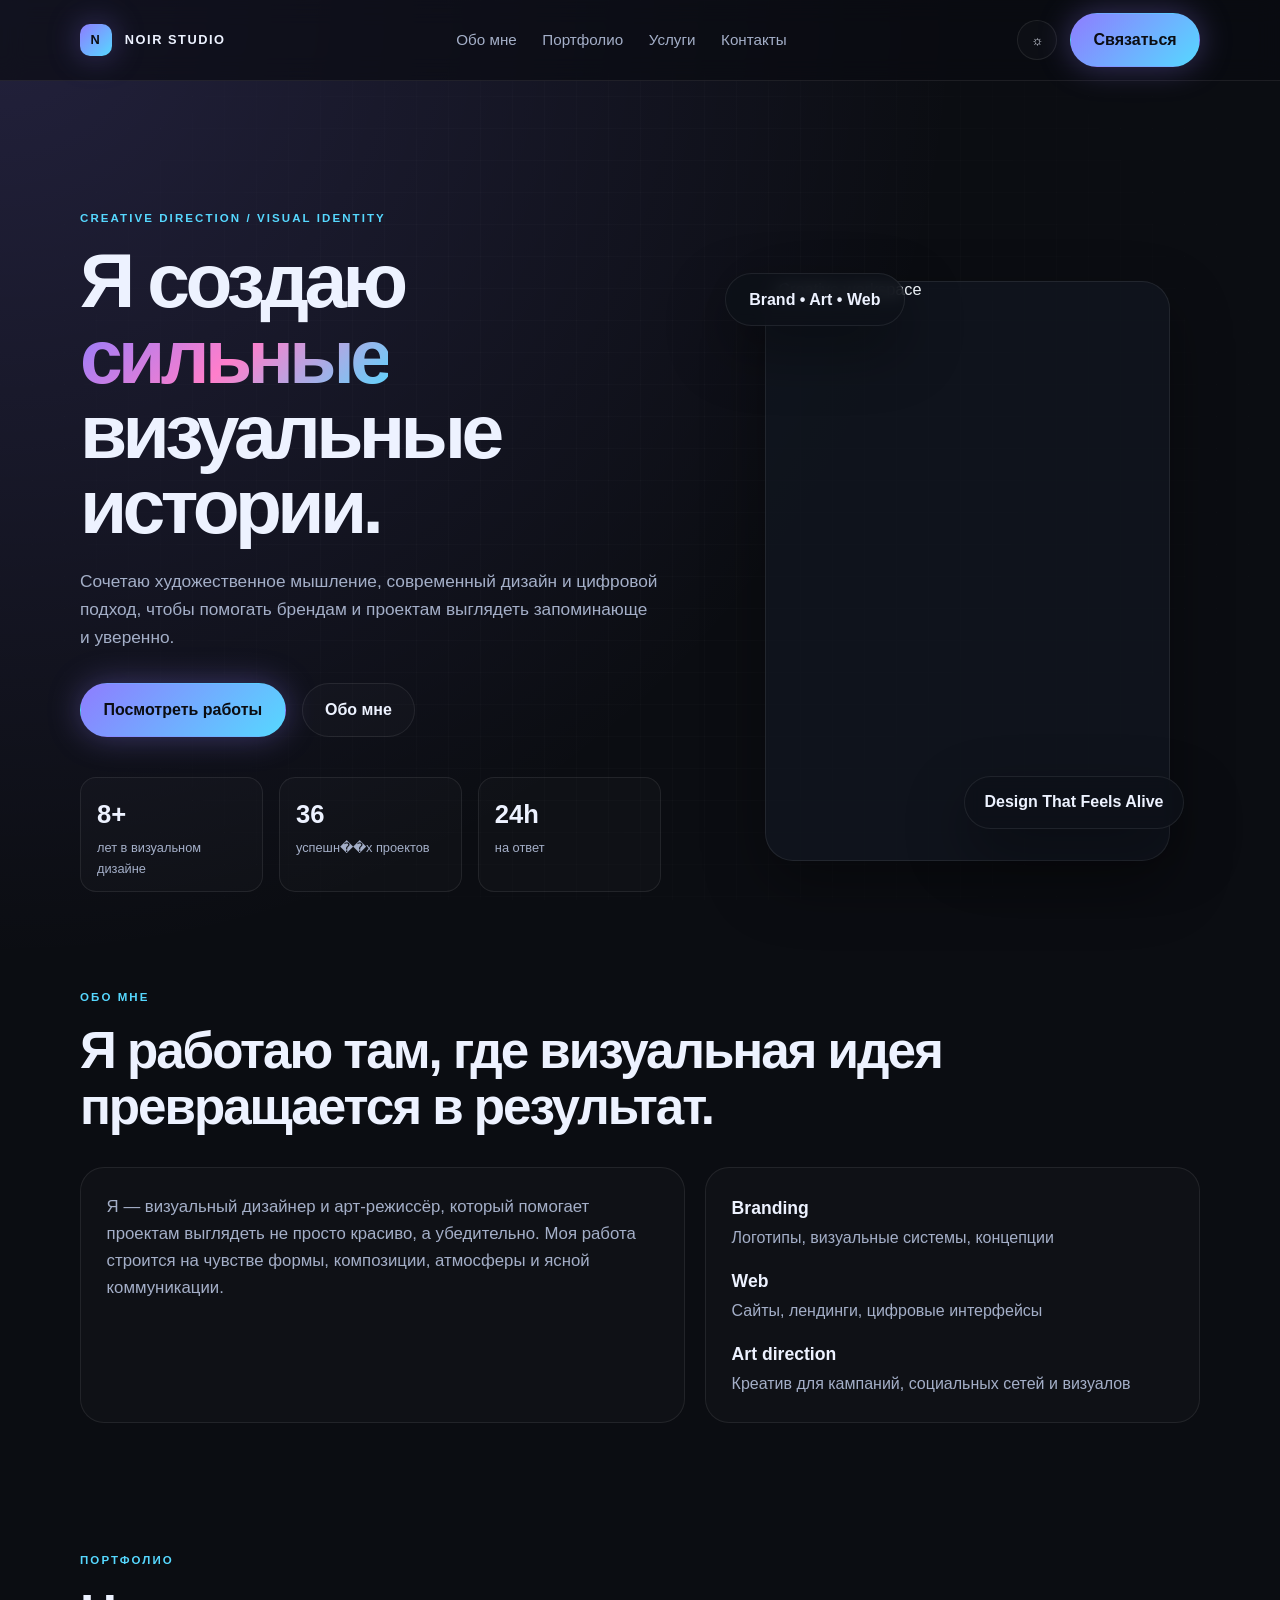
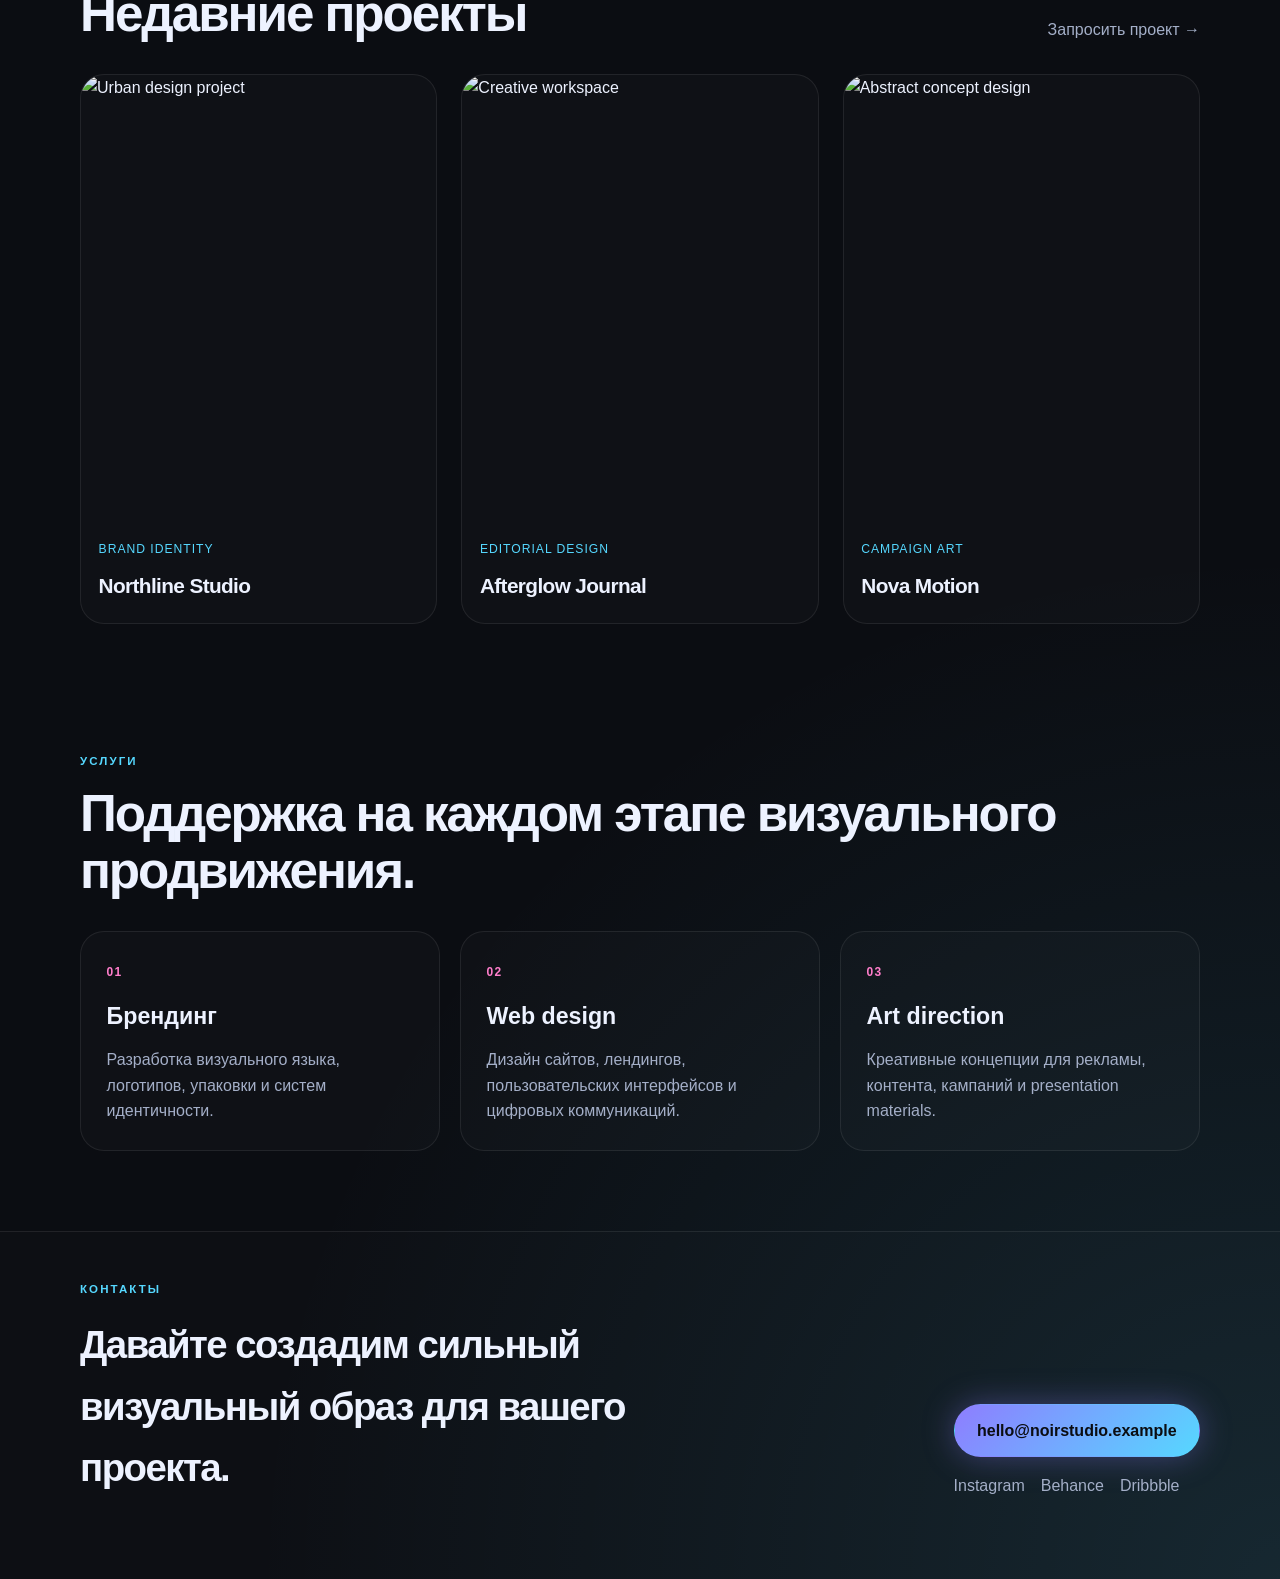
==== index.html @ 46ad12a8 "Upgrade landing page to luxury creative studio aesthetic" ====
<!DOCTYPE html>
<html lang="ru">
  <head>
    <meta charset="UTF-8" />
    <meta name="viewport" content="width=device-width, initial-scale=1.0" />
    <meta name="theme-color" content="#090b10" />
    <meta
      name="description"
      content="Luxury creative studio portfolio and personal brand landing page."
    />
    <title>NOIR STUDIO | Luxury Creative Portfolio</title>
    <style>
      :root {
        --bg: #090b10;
        --bg-2: #121824;
        --panel: rgba(14, 17, 22, 0.8);
        --panel-strong: rgba(9, 12, 17, 0.95);
        --text: #f4f2ef;
        --muted: #b3b8c6;
        --line: rgba(255,255,255,0.08);
        --primary: #8f7dff;
        --secondary: #6de5ff;
        --accent: #d7a6ff;
        --gold: #e4d6b0;
        --shadow: 0 26px 80px rgba(0,0,0,0.48);
      }

      * { box-sizing: border-box; }
      html { scroll-behavior: smooth; }
      body {
        margin: 0;
        font-family: "Inter", "Segoe UI", sans-serif;
        line-height: 1.6;
        color: var(--text);
        background:
          radial-gradient(circle at top left, rgba(143,125,255,0.18), transparent 24%),
          radial-gradient(circle at bottom right, rgba(109,229,255,0.12), transparent 26%),
          linear-gradient(135deg, #07090d 0%, #0d1017 32%, #111824 100%);
      }
      body::before {
        content: "";
        position: fixed;
        inset: 0;
        pointer-events: none;
        background:
          linear-gradient(rgba(255,255,255,0.025) 1px, transparent 1px),
          linear-gradient(90deg, rgba(255,255,255,0.025) 1px, transparent 1px);
        background-size: 32px 32px;
        mask-image: radial-gradient(circle at center, black 32%, transparent 100%);
        opacity: 0.8;
      }
      img { display: block; max-width: 100%; }
      a { color: inherit; text-decoration: none; }
      .page-shell { min-height: 100vh; }
      .container { width: min(1160px, calc(100% - 2rem)); margin: 0 auto; }
      .site-header {
        position: sticky; top: 0; z-index: 20;
        background: rgba(9,11,16,0.7); backdrop-filter: blur(14px);
        border-bottom: 1px solid var(--line);
      }
      .nav {
        display: flex; align-items: center; justify-content: space-between; gap: 1rem;
        min-height: 82px;
      }
      .brand {
        display: inline-flex; align-items: center; gap: 0.8rem;
        font-size: 0.8rem; letter-spacing: 0.18em; text-transform: uppercase; font-weight: 700;
      }
      .brand-mark {
        display: grid; place-items: center; width: 2rem; height: 2rem; border-radius: 9px;
        background: linear-gradient(135deg, var(--gold), var(--secondary));
        color: #090b10; font-weight: 900; box-shadow: 0 0 22px rgba(228,214,176,0.4);
      }
      .nav-links {
        display: flex; align-items: center; gap: clamp(1rem, 2vw, 2rem);
        color: var(--muted); font-size: 0.95rem;
      }
      .nav-right { display: flex; align-items: center; gap: 0.8rem; }
      .theme-toggle {
        width: 2.5rem; height: 2.5rem; border-radius: 999px; border: 1px solid var(--line);
        background: rgba(255,255,255,0.02); color: var(--text); cursor: pointer;
      }
      .btn {
        display: inline-flex; align-items: center; justify-content: center; min-height: 48px;
        padding: 0.8rem 1.4rem; border-radius: 999px; border: 1px solid transparent;
        font-weight: 600; transition: transform 0.2s ease, box-shadow 0.2s ease; 
      }
      .btn:hover { transform: translateY(-1px); }
      .btn-primary {
        background: linear-gradient(135deg, var(--gold), #fff0c4 44%, var(--accent));
        color: #0d0f14; box-shadow: 0 0 40px rgba(228,214,176,0.3);
      }
      .btn-ghost {
        background: rgba(255,255,255,0.02); border-color: var(--line); color: var(--text);
      }
      .hero {
        display: grid; grid-template-columns: 1.1fr 0.9fr; align-items: center; gap: clamp(2rem, 5vw, 5rem);
        padding: clamp(4rem, 10vw, 8rem) 0 3rem;
      }
      .eyebrow {
        margin: 0 0 1rem; color: var(--gold); text-transform: uppercase;
        letter-spacing: 0.18em; font-size: 0.72rem; font-weight: 700;
      }
      .hero-copy h1 {
        margin: 0; font-size: clamp(3rem, 5.5vw, 6rem); line-height: 0.96; letter-spacing: -0.07em;
      }
      .hero-copy h1 span {
        background: linear-gradient(135deg, #f5e7c3, #d9c9ff, #8feafe);
        -webkit-background-clip: text; background-clip: text; color: transparent;
      }
      .lead {
        max-width: 620px; margin-top: 1.5rem; color: var(--muted); font-size: 1.1rem;
      }
      .hero-actions { display: flex; flex-wrap: wrap; gap: 1rem; margin-top: 2rem; }
      .hero-meta {
        list-style: none; padding: 0; margin: 2.5rem 0 0; display: grid; grid-template-columns: repeat(3, minmax(0,1fr)); gap: 1rem;
      }
      .hero-meta li {
        display: flex; flex-direction: column; gap: 0.25rem; padding: 1rem 1rem 0.75rem;
        border: 1px solid var(--line); border-radius: 16px; background: rgba(255,255,255,0.02);
      }
      .hero-meta strong { font-size: clamp(1.25rem, 2vw, 1.7rem); }
      .hero-meta span { color: var(--muted); font-size: 0.8rem; }
      .hero-visual { position: relative; min-height: 620px; }
      .visual-card {
        position: absolute; border-radius: 32px; overflow: hidden; border: 1px solid var(--line);
        background: rgba(255,255,255,0.02); box-shadow: var(--shadow);
      }
      .visual-main { inset: 40px 30px 0 40px; }
      .visual-main img {
        width: 100%; height: 100%; object-fit: cover; filter: saturate(0.9) contrast(1.08);
        transform: scale(1.02);
      }
      .visual-badge, .visual-tag {
        display: flex; align-items: center; justify-content: center;
        padding: 0.8rem 1rem; backdrop-filter: blur(8px);
        background: rgba(9,11,16,0.7); color: var(--text); font-weight: 600;
      }
      .visual-badge { left: 0; top: 2rem; min-width: 180px; }
      .visual-tag { right: 1rem; bottom: 2rem; min-width: 220px; }
      .section-heading { margin-bottom: 2rem; }
      .section-heading h2 {
        margin: 0; font-size: clamp(2rem, 4vw, 3.2rem); line-height: 1.08; letter-spacing: -0.05em;
      }
      .inline-heading { display: flex; justify-content: space-between; align-items: end; gap: 1rem; }
      .text-link { color: var(--muted); transition: color 0.25s ease; }
      .text-link:hover { color: var(--text); }
      .about, .portfolio, .services, .site-footer { padding: 3rem 0 5rem; }
      .about-grid { display: grid; grid-template-columns: 1.1fr 0.9fr; gap: 1.25rem; }
      .about-card, .service-card {
        border: 1px solid var(--line); background: rgba(255,255,255,0.02); border-radius: 24px; padding: 1.6rem;
      }
      .about-card p { margin: 0; color: var(--muted); font-size: 1.05rem; }
      .stats-card { display: grid; gap: 1rem; }
      .stats-card div { display: grid; gap: 0.2rem; }
      .stats-card strong { font-size: 1.1rem; }
      .stats-card span { color: var(--muted); }
      .portfolio-grid { display: grid; grid-template-columns: repeat(3, minmax(0,1fr)); gap: 1.5rem; }
      .project-card {
        overflow: hidden; border: 1px solid var(--line); background: rgba(255,255,255,0.02);
        border-radius: 24px; transition: transform 0.25s ease, border-color 0.25s ease;
      }
      .project-card:hover {
        transform: translateY(-3px); border-color: rgba(228,214,176,0.5);
      }
      .project-card img { width: 100%; aspect-ratio: 4 / 5; object-fit: cover; }
      .project-info { padding: 1rem 1.1rem 1.3rem; }
      .project-info span {
        font-size: 0.76rem; letter-spacing: 0.08em; text-transform: uppercase; color: var(--gold);
      }
      .project-info h3 { margin: 0.5rem 0 0; font-size: 1.3rem; letter-spacing: -0.03em; }
      .services-grid { display: grid; grid-template-columns: repeat(3, minmax(0,1fr)); gap: 1.25rem; }
      .service-card { position: relative; min-height: 220px; }
      .service-index {
        display: inline-block; margin-bottom: 1rem; font-size: 0.75rem; font-weight: 700; letter-spacing: 0.1em;
        color: var(--gold);
      }
      .service-card h3 { margin: 0 0 0.75rem; font-size: 1.45rem; }
      .service-card p { margin: 0; color: var(--muted); }
      .site-footer {
        border-top: 1px solid var(--line); background: rgba(255,255,255,0.01);
      }
      .footer-wrap { display: flex; align-items: end; justify-content: space-between; gap: 1.5rem; }
      .footer-wrap h3 {
        max-width: 620px; margin: 0; font-size: clamp(1.8rem, 3vw, 3rem); letter-spacing: -0.04em;
      }
      .footer-actions { display: grid; gap: 1rem; }
      .socials { display: flex; flex-wrap: wrap; gap: 1rem; color: var(--muted); }
      .reveal {
        opacity: 0; transform: translateY(26px); transition: opacity 0.7s ease, transform 0.7s ease;
      }
      .reveal.visible { opacity: 1; transform: translateY(0); }
      @media (max-width: 900px) {
        .nav { flex-wrap: wrap; justify-content: center; padding: 1rem 0; }
        .nav-links { order: 3; width: 100%; justify-content: center; flex-wrap: wrap; }
        .hero, .about-grid, .portfolio-grid, .services-grid, .footer-wrap {
          grid-template-columns: 1fr; display: grid;
        }
        .hero { padding-top: 3rem; }
        .hero-visual { min-height: 440px; }
        .footer-wrap { align-items: start; }
      }
      @media (max-width: 620px) {
        .hero-meta { grid-template-columns: 1fr; }
        .visual-badge, .visual-tag { min-width: 0; width: auto; }
        .visual-badge { top: 1rem; left: 1rem; }
        .visual-tag { right: 1rem; bottom: 1rem; }
        .footer-wrap { display: grid; }
      }
      @media (prefers-reduced-motion: reduce) {
        * { animation-duration: 0.01ms !important; animation-iteration-count: 1 !important; transition-duration: 0.01ms !important; }
      }
    </style>

    <link rel="preload" href="https://images.unsplash.com/photo-1516321318423-f06f85e504b3?auto=format&fit=crop&w=900&q=80" as="image" />
    <link rel="stylesheet" href="style.css?v=1.2" />
  </head>
  <body>
    <div class="page-shell">
      <header class="site-header">
        <nav class="nav container">
          <a href="#top" class="brand" aria-label="NOIR STUDIO home">
            <span class="brand-mark">N</span>
            <span>NOIR STUDIO</span>
          </a>
          <div class="nav-links">
            <a href="#about">Обо мне</a>
            <a href="#portfolio">Портфолио</a>
            <a href="#services">Услуги</a>
            <a href="#contacts">Контакты</a>
          </div>
          <div class="nav-right">
            <button class="theme-toggle" type="button" aria-label="Toggle theme">☼</button>
            <a href="#contacts" class="btn btn-primary">Связаться</a>
          </div>
        </nav>
      </header>

      <main id="top">
        <section class="hero container">
          <div class="hero-copy reveal">
            <p class="eyebrow">Creative direction / visual identity</p>
            <h1>Я создаю <span>сильные</span><br />визуальные истории.</h1>
            <p class="lead">
              Сочетаю художественное мышление, современный дизайн и цифровой
              подход, чтобы помогать брендам и проектам выглядеть запоминающе и
              уверенно.
            </p>
            <div class="hero-actions">
              <a href="#portfolio" class="btn btn-primary">Посмотреть работы</a>
              <a href="#about" class="btn btn-ghost">Обо мне</a>
            </div>
            <ul class="hero-meta" aria-label="Highlights">
              <li><strong>8+</strong><span>лет в визуальном дизайне</span></li>
              <li><strong>36</strong><span>успешн��х проектов</span></li>
              <li><strong>24h</strong><span>на ответ</span></li>
            </ul>
          </div>

          <div class="hero-visual reveal">
            <div class="visual-card visual-main">
              <img src="https://images.unsplash.com/photo-1516321318423-f06f85e504b3?auto=format&fit=crop&w=900&q=80" alt="Creative workspace" />
            </div>
            <div class="visual-card visual-badge"><span>Brand • Art • Web</span></div>
            <div class="visual-card visual-tag"><span>Design That Feels Alive</span></div>
          </div>
        </section>

        <section id="about" class="about container reveal">
          <div class="section-heading">
            <p class="eyebrow">Обо мне</p>
            <h2>Я работаю там, где визуальная идея превращается в результат.</h2>
          </div>
          <div class="about-grid">
            <div class="about-card">
              <p>
                Я — визуальный дизайнер и арт-режиссёр, который помогает проектам
                выглядеть не просто красиво, а убедительно. Моя работа строится на
                чувстве формы, композиции, атмосферы и ясной коммуникации.
              </p>
            </div>
            <div class="about-card stats-card">
              <div><strong>Branding</strong><span>Логотипы, визуальные системы, концепции</span></div>
              <div><strong>Web</strong><span>Сайты, лендинги, цифровые интерфейсы</span></div>
              <div><strong>Art direction</strong><span>Креатив для кампаний, социальных сетей и визуалов</span></div>
            </div>
          </div>
        </section>

        <section id="portfolio" class="portfolio container reveal">
          <div class="section-heading inline-heading">
            <div>
              <p class="eyebrow">Портфолио</p>
              <h2>Недавние проекты</h2>
            </div>
            <a href="#contacts" class="text-link">Запросить проект →</a>
          </div>
          <div class="portfolio-grid">
            <article class="project-card">
              <img src="https://images.unsplash.com/photo-1524758631624-e2822e304c36?auto=format&fit=crop&w=900&q=80" alt="Urban design project" loading="lazy" />
              <div class="project-info"><span>Brand identity</span><h3>Northline Studio</h3></div>
            </article>
            <article class="project-card">
              <img src="https://images.unsplash.com/photo-1497366754035-f200968a6e72?auto=format&fit=crop&w=900&q=80" alt="Creative workspace" loading="lazy" />
              <div class="project-info"><span>Editorial design</span><h3>Afterglow Journal</h3></div>
            </article>
            <article class="project-card">
              <img src="https://images.unsplash.com/photo-1504384308090-c894fdcc538d?auto=format&fit=crop&w=900&q=80" alt="Abstract concept design" loading="lazy" />
              <div class="project-info"><span>Campaign art</span><h3>Nova Motion</h3></div>
            </article>
          </div>
        </section>

        <section id="services" class="services container reveal">
          <div class="section-heading">
            <p class="eyebrow">Услуги</p>
            <h2>Поддержка на каждом этапе визуального продвижения.</h2>
          </div>

          <div class="services-grid">
            <div class="service-card">
              <span class="service-index">01</span>
              <h3>Брендинг</h3>
              <p>Разработка визуального языка, логотипов, упаковки и систем идентичности.</p>
            </div>
            <div class="service-card">
              <span class="service-index">02</span>
              <h3>Web design</h3>
              <p>Дизайн сайтов, лендингов, пользовательских интерфейсов и цифровых коммуникаций.</p>
            </div>
            <div class="service-card">
              <span class="service-index">03</span>
              <h3>Art direction</h3>
              <p>Креативные концепции для рекламы, контента, кампаний и presentation materials.</p>
            </div>
          </div>
        </section>
      </main>

      <footer id="contacts" class="site-footer reveal">
        <div class="container footer-wrap">
          <div>
            <p class="eyebrow">Контакты</p>
            <h3>Давайте создадим сильный визуальный образ для вашего проекта.</h3>
          </div>
          <div class="footer-actions">
            <a href="mailto:hello@noirstudio.example" class="btn btn-primary">hello@noirstudio.example</a>
            <div class="socials">
              <a href="#" aria-label="Instagram">Instagram</a>
              <a href="#" aria-label="Behance">Behance</a>
              <a href="#" aria-label="Dribbble">Dribbble</a>
            </div>
          </div>
        </div>
      </footer>
    </div>

    <script src="script.js?v=1.1"></script>
  </body>
</html>
---- style.css ----
:root {
  --bg: #0b0d12;
  --bg-soft: #121821;
  --panel: rgba(17, 22, 31, 0.86);
  --panel-strong: rgba(12, 17, 24, 0.96);
  --text: #edf2ff;
  --muted: #a4afc8;
  --line: rgba(255, 255, 255, 0.08);
  --primary: #8e7dff;
  --secondary: #56d8ff;
  --accent: #ff7ecb;
  --glow: 0 0 32px rgba(142, 125, 255, 0.35);
  --shadow: 0 24px 60px rgba(0, 0, 0, 0.35);
}

* {
  box-sizing: border-box;
}

html {
  scroll-behavior: smooth;
}

body {
  margin: 0;
  font-family: "Inter", sans-serif;
  background:
    radial-gradient(circle at top left, rgba(142, 125, 255, 0.18), transparent 28%),
    radial-gradient(circle at bottom right, rgba(86, 216, 255, 0.12), transparent 30%),
    var(--bg);
  color: var(--text);
  line-height: 1.6;
}

img {
  display: block;
  max-width: 100%;
}

a {
  color: inherit;
  text-decoration: none;
}

.page-shell {
  min-height: 100vh;
}

.container {
  width: min(1120px, calc(100% - 2rem));
  margin: 0 auto;
}

.site-header {
  position: sticky;
  top: 0;
  z-index: 20;
  backdrop-filter: blur(12px);
  background: rgba(10, 12, 18, 0.66);
  border-bottom: 1px solid var(--line);
}

.nav {
  display: flex;
  align-items: center;
  justify-content: space-between;
  min-height: 80px;
  gap: 1rem;
}

.brand {
  display: inline-flex;
  align-items: center;
  gap: 0.8rem;
  font-weight: 700;
  letter-spacing: 0.12em;
  text-transform: uppercase;
  font-size: 0.8rem;
}

.brand-mark {
  display: grid;
  place-items: center;
  width: 2rem;
  height: 2rem;
  border-radius: 10px;
  background: linear-gradient(135deg, var(--primary), var(--secondary));
  color: #0b0d12;
  font-weight: 900;
  box-shadow: var(--glow);
}

.nav-links {
  display: flex;
  align-items: center;
  gap: clamp(1rem, 2vw, 2rem);
  color: var(--muted);
  font-size: 0.95rem;
}

.nav-links a {
  transition: color 0.25s ease;
}

.nav-links a:hover,
.text-link:hover,
.socials a:hover {
  color: var(--text);
}

.btn {
  display: inline-flex;
  align-items: center;
  justify-content: center;
  min-height: 48px;
  padding: 0.8rem 1.4rem;
  border-radius: 999px;
  border: 1px solid transparent;
  font-weight: 600;
  transition: transform 0.2s ease, box-shadow 0.2s ease, border-color 0.2s ease;
}

.btn:hover {
  transform: translateY(-1px);
}

.btn-primary {
  background: linear-gradient(135deg, var(--primary), var(--secondary));
  color: #0b0d12;
  box-shadow: var(--glow);
}

.btn-ghost {
  border-color: var(--line);
  background: rgba(255, 255, 255, 0.02);
  color: var(--text);
}

.hero {
  display: grid;
  grid-template-columns: 1.1fr 0.9fr;
  align-items: center;
  gap: clamp(2rem, 5vw, 5rem);
  padding: clamp(4rem, 10vw, 8rem) 0 3rem;
}

.eyebrow {
  margin: 0 0 1rem;
  color: var(--secondary);
  text-transform: uppercase;
  letter-spacing: 0.18em;
  font-size: 0.72rem;
  font-weight: 700;
}

.hero-copy h1 {
  margin: 0;
  font-size: clamp(3rem, 6vw, 6rem);
  line-height: 0.98;
  letter-spacing: -0.06em;
}

.hero-copy h1 span {
  background: linear-gradient(135deg, var(--primary), var(--accent), var(--secondary));
  -webkit-background-clip: text;
  background-clip: text;
  color: transparent;
}

.lead {
  max-width: 620px;
  margin-top: 1.5rem;
  color: var(--muted);
  font-size: 1.08rem;
}

.hero-actions {
  display: flex;
  flex-wrap: wrap;
  gap: 1rem;
  margin-top: 2rem;
}

.hero-meta {
  list-style: none;
  padding: 0;
  margin: 2.5rem 0 0;
  display: grid;
  grid-template-columns: repeat(3, minmax(0, 1fr));
  gap: 1rem;
}

.hero-meta li {
  display: flex;
  flex-direction: column;
  gap: 0.25rem;
  padding: 1rem 1rem 0.75rem;
  border: 1px solid var(--line);
  border-radius: 16px;
  background: rgba(255, 255, 255, 0.02);
}

.hero-meta strong {
  font-size: clamp(1.2rem, 2vw, 1.6rem);
}

.hero-meta span {
  color: var(--muted);
  font-size: 0.8rem;
}

.hero-visual {
  position: relative;
  min-height: 620px;
}

.visual-card {
  position: absolute;
  border-radius: 28px;
  overflow: hidden;
  border: 1px solid var(--line);
  background: var(--panel);
  box-shadow: var(--shadow);
}

.visual-main {
  inset: 40px 30px 0 40px;
}

.visual-main img {
  width: 100%;
  height: 100%;
  object-fit: cover;
  filter: saturate(0.9) contrast(1.07);
}

.visual-badge,
.visual-tag {
  display: flex;
  align-items: center;
  justify-content: center;
  padding: 0.8rem 1rem;
  backdrop-filter: blur(8px);
  background: rgba(13, 17, 24, 0.8);
  color: var(--text);
  font-weight: 600;
}

.visual-badge {
  left: 0;
  top: 2rem;
  min-width: 180px;
}

.visual-tag {
  right: 1rem;
  bottom: 2rem;
  min-width: 220px;
}

.section-heading {
  margin-bottom: 2rem;
}

.section-heading h2 {
  margin: 0;
  font-size: clamp(2rem, 4vw, 3.2rem);
  line-height: 1.1;
  letter-spacing: -0.04em;
}

.inline-heading {
  display: flex;
  align-items: end;
  justify-content: space-between;
  gap: 1rem;
}

.text-link {
  color: var(--muted);
  transition: color 0.25s ease;
}

.about,
.portfolio,
.services,
.site-footer {
  padding: 3rem 0 5rem;
}

.about-grid {
  display: grid;
  grid-template-columns: 1.1fr 0.9fr;
  gap: 1.25rem;
}

.about-card,
.service-card {
  border: 1px solid var(--line);
  background: rgba(255, 255, 255, 0.02);
  border-radius: 24px;
  padding: 1.6rem;
}

.about-card p {
  margin: 0;
  color: var(--muted);
  font-size: 1.05rem;
}

.stats-card {
  display: grid;
  gap: 1rem;
}

.stats-card div {
  display: grid;
  gap: 0.2rem;
}

.stats-card strong {
  font-size: 1.1rem;
}

.stats-card span {
  color: var(--muted);
}

.portfolio-grid {
  display: grid;
  grid-template-columns: repeat(3, minmax(0, 1fr));
  gap: 1.5rem;
}

.project-card {
  overflow: hidden;
  border: 1px solid var(--line);
  background: rgba(255, 255, 255, 0.02);
  border-radius: 24px;
  transition: transform 0.25s ease, border-color 0.25s ease;
}

.project-card:hover {
  transform: translateY(-3px);
  border-color: rgba(142, 125, 255, 0.5);
}

.project-card img {
  width: 100%;
  aspect-ratio: 4 / 5;
  object-fit: cover;
}

.project-info {
  padding: 1rem 1.1rem 1.3rem;
}

.project-info span {
  font-size: 0.76rem;
  letter-spacing: 0.08em;
  text-transform: uppercase;
  color: var(--secondary);
}

.project-info h3 {
  margin: 0.5rem 0 0;
  font-size: 1.3rem;
  letter-spacing: -0.03em;
}

.services-grid {
  display: grid;
  grid-template-columns: repeat(3, minmax(0, 1fr));
  gap: 1.25rem;
}

.service-card {
  position: relative;
  min-height: 220px;
}

.service-index {
  display: inline-block;
  margin-bottom: 1rem;
  font-size: 0.75rem;
  font-weight: 700;
  letter-spacing: 0.1em;
  color: var(--accent);
}

.service-card h3 {
  margin: 0 0 0.75rem;
  font-size: 1.45rem;
}

.service-card p {
  margin: 0;
  color: var(--muted);
}

.site-footer {
  border-top: 1px solid var(--line);
  background: rgba(255, 255, 255, 0.01);
}

.footer-wrap {
  display: flex;
  align-items: end;
  justify-content: space-between;
  gap: 1.5rem;
}

.footer-wrap h3 {
  max-width: 620px;
  margin: 0;
  font-size: clamp(1.8rem, 3vw, 3rem);
  letter-spacing: -0.04em;
}

.footer-actions {
  display: grid;
  gap: 1rem;
}

.socials {
  display: flex;
  flex-wrap: wrap;
  gap: 1rem;
  color: var(--muted);
}

.reveal {
  opacity: 0;
  transform: translateY(26px);
  transition: opacity 0.7s ease, transform 0.7s ease;
}

.reveal.visible {
  opacity: 1;
  transform: translateY(0);
}

@media (max-width: 900px) {
  .nav {
    flex-wrap: wrap;
    justify-content: center;
    padding: 1rem 0;
  }

  .nav-links {
    order: 3;
    width: 100%;
    justify-content: center;
    flex-wrap: wrap;
  }

  .hero,
  .about-grid,
  .portfolio-grid,
  .services-grid,
  .footer-wrap {
    grid-template-columns: 1fr;
    display: grid;
  }

  .footer-wrap {
    align-items: start;
  }

  .hero {
    padding-top: 3rem;
  }

  .hero-visual {
    min-height: 440px;
  }
}

@media (max-width: 620px) {
  .hero-meta {
    grid-template-columns: 1fr;
  }

  .visual-badge,
  .visual-tag {
    min-width: 0;
    width: auto;
  }

  .visual-badge {
    top: 1rem;
    left: 1rem;
  }

  .visual-tag {
    right: 1rem;
    bottom: 1rem;
  }

  .footer-wrap {
    display: grid;
  }
}
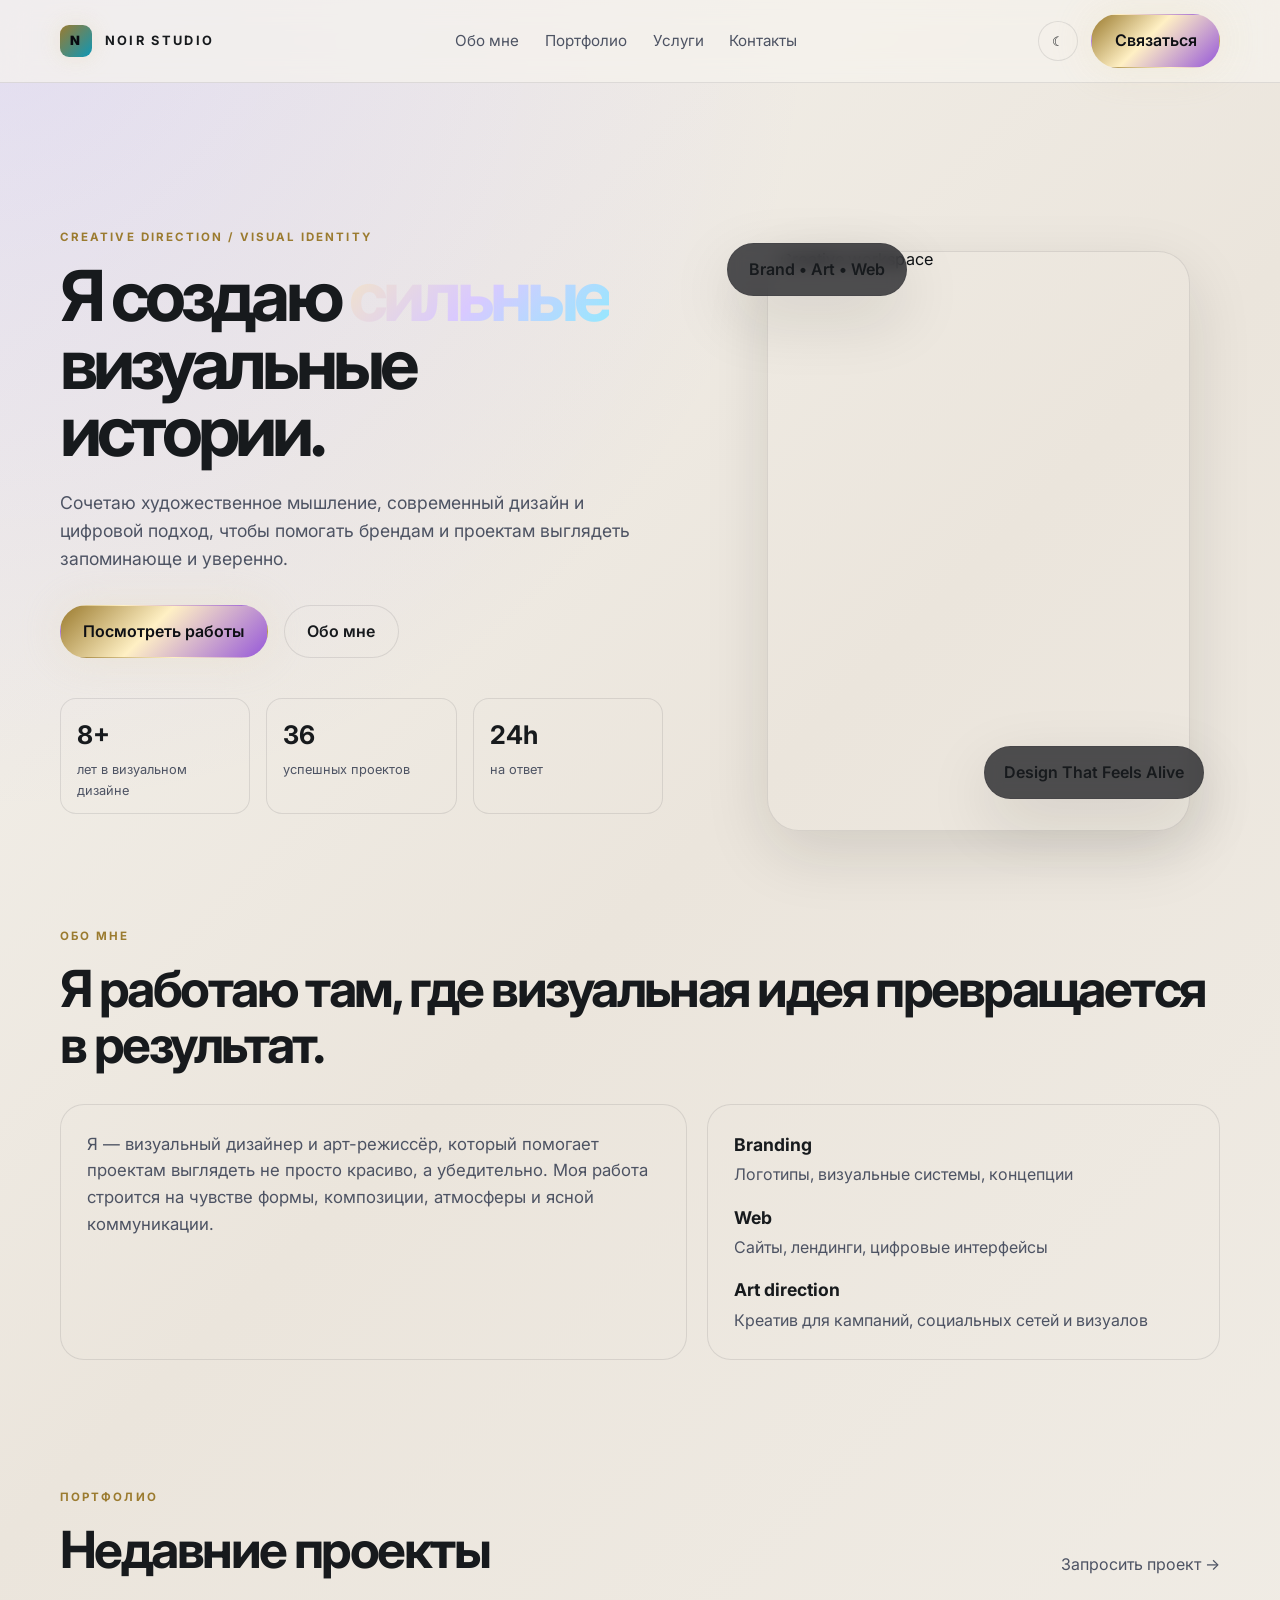
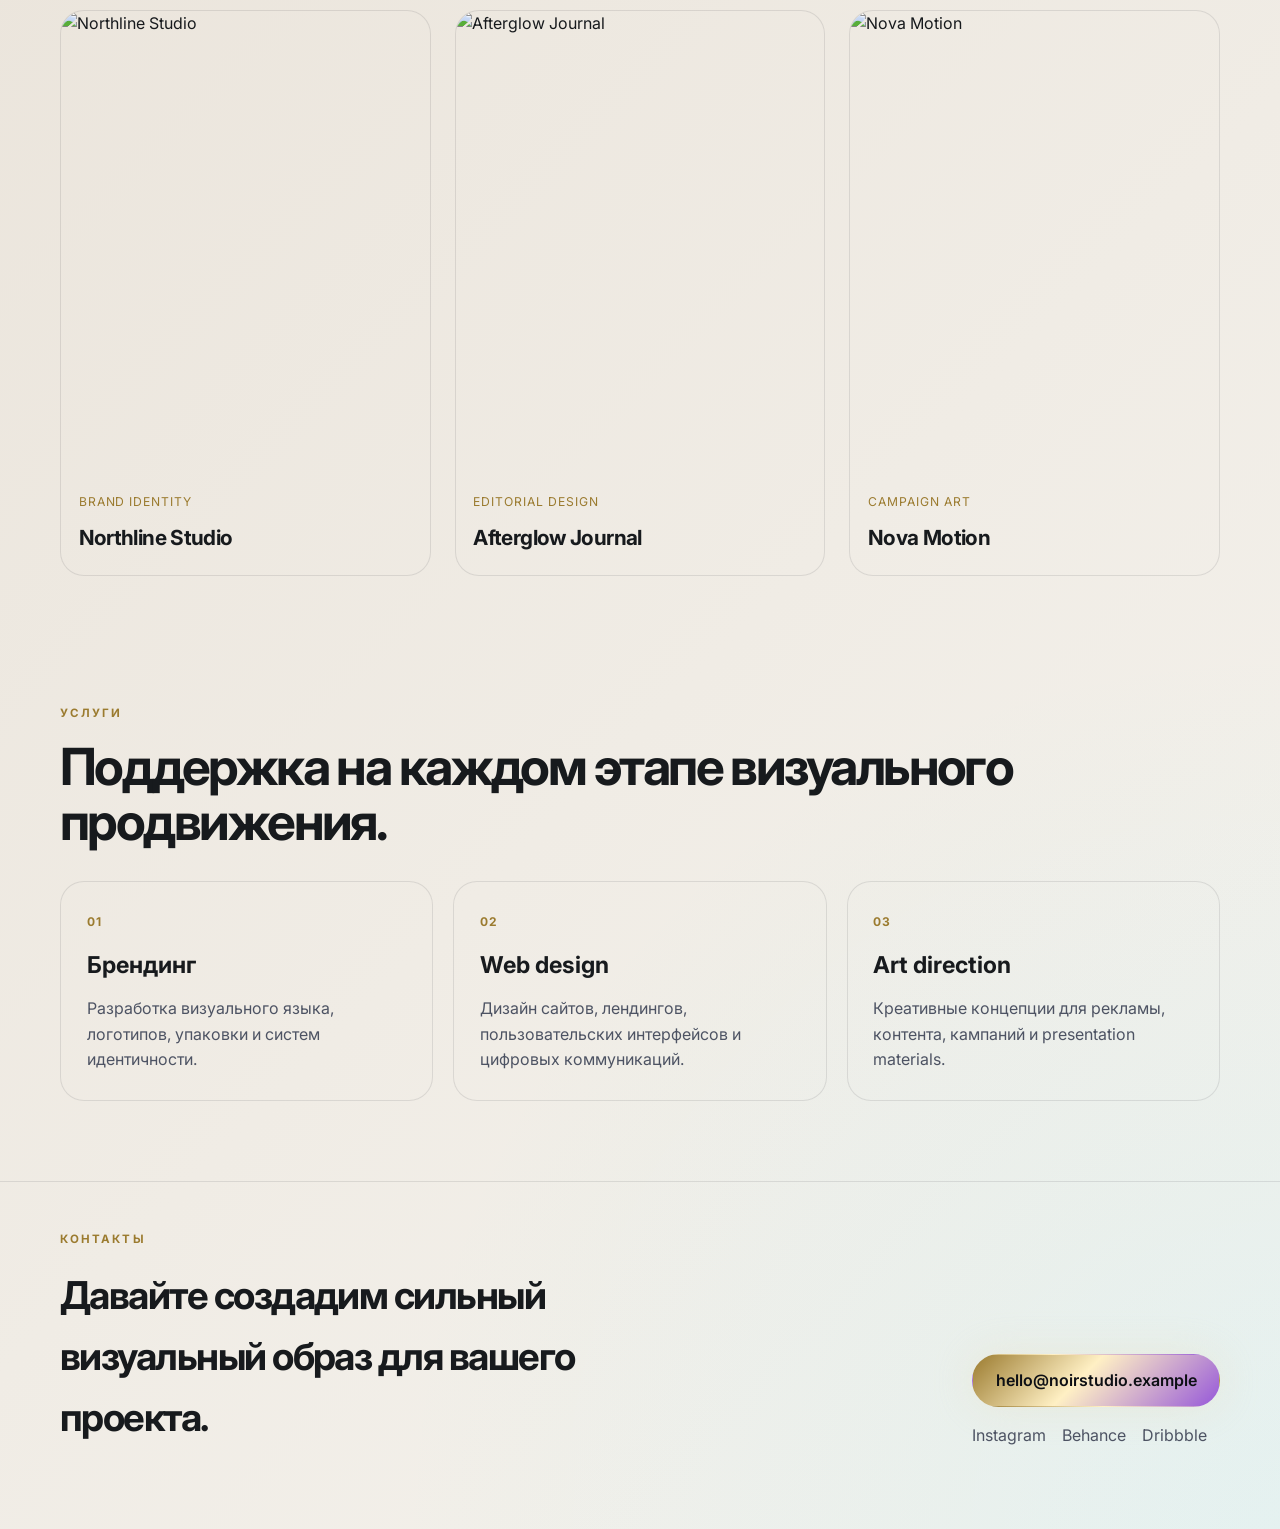
==== commit 2d9fdd9e: "Refactor landing page into a lightweight, editable structure with data-driven content and modular CS" ====
--- a/index.html
+++ b/index.html
@@ -4,216 +4,14 @@
     <meta charset="UTF-8" />
     <meta name="viewport" content="width=device-width, initial-scale=1.0" />
     <meta name="theme-color" content="#090b10" />
-    <meta
-      name="description"
-      content="Luxury creative studio portfolio and personal brand landing page."
-    />
-    <title>NOIR STUDIO | Luxury Creative Portfolio</title>
-    <style>
-      :root {
-        --bg: #090b10;
-        --bg-2: #121824;
-        --panel: rgba(14, 17, 22, 0.8);
-        --panel-strong: rgba(9, 12, 17, 0.95);
-        --text: #f4f2ef;
-        --muted: #b3b8c6;
-        --line: rgba(255,255,255,0.08);
-        --primary: #8f7dff;
-        --secondary: #6de5ff;
-        --accent: #d7a6ff;
-        --gold: #e4d6b0;
-        --shadow: 0 26px 80px rgba(0,0,0,0.48);
-      }
-
-      * { box-sizing: border-box; }
-      html { scroll-behavior: smooth; }
-      body {
-        margin: 0;
-        font-family: "Inter", "Segoe UI", sans-serif;
-        line-height: 1.6;
-        color: var(--text);
-        background:
-          radial-gradient(circle at top left, rgba(143,125,255,0.18), transparent 24%),
-          radial-gradient(circle at bottom right, rgba(109,229,255,0.12), transparent 26%),
-          linear-gradient(135deg, #07090d 0%, #0d1017 32%, #111824 100%);
-      }
-      body::before {
-        content: "";
-        position: fixed;
-        inset: 0;
-        pointer-events: none;
-        background:
-          linear-gradient(rgba(255,255,255,0.025) 1px, transparent 1px),
-          linear-gradient(90deg, rgba(255,255,255,0.025) 1px, transparent 1px);
-        background-size: 32px 32px;
-        mask-image: radial-gradient(circle at center, black 32%, transparent 100%);
-        opacity: 0.8;
-      }
-      img { display: block; max-width: 100%; }
-      a { color: inherit; text-decoration: none; }
-      .page-shell { min-height: 100vh; }
-      .container { width: min(1160px, calc(100% - 2rem)); margin: 0 auto; }
-      .site-header {
-        position: sticky; top: 0; z-index: 20;
-        background: rgba(9,11,16,0.7); backdrop-filter: blur(14px);
-        border-bottom: 1px solid var(--line);
-      }
-      .nav {
-        display: flex; align-items: center; justify-content: space-between; gap: 1rem;
-        min-height: 82px;
-      }
-      .brand {
-        display: inline-flex; align-items: center; gap: 0.8rem;
-        font-size: 0.8rem; letter-spacing: 0.18em; text-transform: uppercase; font-weight: 700;
-      }
-      .brand-mark {
-        display: grid; place-items: center; width: 2rem; height: 2rem; border-radius: 9px;
-        background: linear-gradient(135deg, var(--gold), var(--secondary));
-        color: #090b10; font-weight: 900; box-shadow: 0 0 22px rgba(228,214,176,0.4);
-      }
-      .nav-links {
-        display: flex; align-items: center; gap: clamp(1rem, 2vw, 2rem);
-        color: var(--muted); font-size: 0.95rem;
-      }
-      .nav-right { display: flex; align-items: center; gap: 0.8rem; }
-      .theme-toggle {
-        width: 2.5rem; height: 2.5rem; border-radius: 999px; border: 1px solid var(--line);
-        background: rgba(255,255,255,0.02); color: var(--text); cursor: pointer;
-      }
-      .btn {
-        display: inline-flex; align-items: center; justify-content: center; min-height: 48px;
-        padding: 0.8rem 1.4rem; border-radius: 999px; border: 1px solid transparent;
-        font-weight: 600; transition: transform 0.2s ease, box-shadow 0.2s ease; 
-      }
-      .btn:hover { transform: translateY(-1px); }
-      .btn-primary {
-        background: linear-gradient(135deg, var(--gold), #fff0c4 44%, var(--accent));
-        color: #0d0f14; box-shadow: 0 0 40px rgba(228,214,176,0.3);
-      }
-      .btn-ghost {
-        background: rgba(255,255,255,0.02); border-color: var(--line); color: var(--text);
-      }
-      .hero {
-        display: grid; grid-template-columns: 1.1fr 0.9fr; align-items: center; gap: clamp(2rem, 5vw, 5rem);
-        padding: clamp(4rem, 10vw, 8rem) 0 3rem;
-      }
-      .eyebrow {
-        margin: 0 0 1rem; color: var(--gold); text-transform: uppercase;
-        letter-spacing: 0.18em; font-size: 0.72rem; font-weight: 700;
-      }
-      .hero-copy h1 {
-        margin: 0; font-size: clamp(3rem, 5.5vw, 6rem); line-height: 0.96; letter-spacing: -0.07em;
-      }
-      .hero-copy h1 span {
-        background: linear-gradient(135deg, #f5e7c3, #d9c9ff, #8feafe);
-        -webkit-background-clip: text; background-clip: text; color: transparent;
-      }
-      .lead {
-        max-width: 620px; margin-top: 1.5rem; color: var(--muted); font-size: 1.1rem;
-      }
-      .hero-actions { display: flex; flex-wrap: wrap; gap: 1rem; margin-top: 2rem; }
-      .hero-meta {
-        list-style: none; padding: 0; margin: 2.5rem 0 0; display: grid; grid-template-columns: repeat(3, minmax(0,1fr)); gap: 1rem;
-      }
-      .hero-meta li {
-        display: flex; flex-direction: column; gap: 0.25rem; padding: 1rem 1rem 0.75rem;
-        border: 1px solid var(--line); border-radius: 16px; background: rgba(255,255,255,0.02);
-      }
-      .hero-meta strong { font-size: clamp(1.25rem, 2vw, 1.7rem); }
-      .hero-meta span { color: var(--muted); font-size: 0.8rem; }
-      .hero-visual { position: relative; min-height: 620px; }
-      .visual-card {
-        position: absolute; border-radius: 32px; overflow: hidden; border: 1px solid var(--line);
-        background: rgba(255,255,255,0.02); box-shadow: var(--shadow);
-      }
-      .visual-main { inset: 40px 30px 0 40px; }
-      .visual-main img {
-        width: 100%; height: 100%; object-fit: cover; filter: saturate(0.9) contrast(1.08);
-        transform: scale(1.02);
-      }
-      .visual-badge, .visual-tag {
-        display: flex; align-items: center; justify-content: center;
-        padding: 0.8rem 1rem; backdrop-filter: blur(8px);
-        background: rgba(9,11,16,0.7); color: var(--text); font-weight: 600;
-      }
-      .visual-badge { left: 0; top: 2rem; min-width: 180px; }
-      .visual-tag { right: 1rem; bottom: 2rem; min-width: 220px; }
-      .section-heading { margin-bottom: 2rem; }
-      .section-heading h2 {
-        margin: 0; font-size: clamp(2rem, 4vw, 3.2rem); line-height: 1.08; letter-spacing: -0.05em;
-      }
-      .inline-heading { display: flex; justify-content: space-between; align-items: end; gap: 1rem; }
-      .text-link { color: var(--muted); transition: color 0.25s ease; }
-      .text-link:hover { color: var(--text); }
-      .about, .portfolio, .services, .site-footer { padding: 3rem 0 5rem; }
-      .about-grid { display: grid; grid-template-columns: 1.1fr 0.9fr; gap: 1.25rem; }
-      .about-card, .service-card {
-        border: 1px solid var(--line); background: rgba(255,255,255,0.02); border-radius: 24px; padding: 1.6rem;
-      }
-      .about-card p { margin: 0; color: var(--muted); font-size: 1.05rem; }
-      .stats-card { display: grid; gap: 1rem; }
-      .stats-card div { display: grid; gap: 0.2rem; }
-      .stats-card strong { font-size: 1.1rem; }
-      .stats-card span { color: var(--muted); }
-      .portfolio-grid { display: grid; grid-template-columns: repeat(3, minmax(0,1fr)); gap: 1.5rem; }
-      .project-card {
-        overflow: hidden; border: 1px solid var(--line); background: rgba(255,255,255,0.02);
-        border-radius: 24px; transition: transform 0.25s ease, border-color 0.25s ease;
-      }
-      .project-card:hover {
-        transform: translateY(-3px); border-color: rgba(228,214,176,0.5);
-      }
-      .project-card img { width: 100%; aspect-ratio: 4 / 5; object-fit: cover; }
-      .project-info { padding: 1rem 1.1rem 1.3rem; }
-      .project-info span {
-        font-size: 0.76rem; letter-spacing: 0.08em; text-transform: uppercase; color: var(--gold);
-      }
-      .project-info h3 { margin: 0.5rem 0 0; font-size: 1.3rem; letter-spacing: -0.03em; }
-      .services-grid { display: grid; grid-template-columns: repeat(3, minmax(0,1fr)); gap: 1.25rem; }
-      .service-card { position: relative; min-height: 220px; }
-      .service-index {
-        display: inline-block; margin-bottom: 1rem; font-size: 0.75rem; font-weight: 700; letter-spacing: 0.1em;
-        color: var(--gold);
-      }
-      .service-card h3 { margin: 0 0 0.75rem; font-size: 1.45rem; }
-      .service-card p { margin: 0; color: var(--muted); }
-      .site-footer {
-        border-top: 1px solid var(--line); background: rgba(255,255,255,0.01);
-      }
-      .footer-wrap { display: flex; align-items: end; justify-content: space-between; gap: 1.5rem; }
-      .footer-wrap h3 {
-        max-width: 620px; margin: 0; font-size: clamp(1.8rem, 3vw, 3rem); letter-spacing: -0.04em;
-      }
-      .footer-actions { display: grid; gap: 1rem; }
-      .socials { display: flex; flex-wrap: wrap; gap: 1rem; color: var(--muted); }
-      .reveal {
-        opacity: 0; transform: translateY(26px); transition: opacity 0.7s ease, transform 0.7s ease;
-      }
-      .reveal.visible { opacity: 1; transform: translateY(0); }
-      @media (max-width: 900px) {
-        .nav { flex-wrap: wrap; justify-content: center; padding: 1rem 0; }
-        .nav-links { order: 3; width: 100%; justify-content: center; flex-wrap: wrap; }
-        .hero, .about-grid, .portfolio-grid, .services-grid, .footer-wrap {
-          grid-template-columns: 1fr; display: grid;
-        }
-        .hero { padding-top: 3rem; }
-        .hero-visual { min-height: 440px; }
-        .footer-wrap { align-items: start; }
-      }
-      @media (max-width: 620px) {
-        .hero-meta { grid-template-columns: 1fr; }
-        .visual-badge, .visual-tag { min-width: 0; width: auto; }
-        .visual-badge { top: 1rem; left: 1rem; }
-        .visual-tag { right: 1rem; bottom: 1rem; }
-        .footer-wrap { display: grid; }
-      }
-      @media (prefers-reduced-motion: reduce) {
-        * { animation-duration: 0.01ms !important; animation-iteration-count: 1 !important; transition-duration: 0.01ms !important; }
-      }
-    </style>
-
+    <meta name="description" content="Luxury creative studio portfolio landing page." />
+    <title>NOIR STUDIO | Creative Portfolio</title>
+    <link rel="preconnect" href="https://fonts.googleapis.com" />
+    <link rel="preconnect" href="https://fonts.gstatic.com" crossorigin />
+    <link href="https://fonts.googleapis.com/css2?family=Inter:wght@400;500;600;700;800;900&display=swap" rel="stylesheet" />
     <link rel="preload" href="https://images.unsplash.com/photo-1516321318423-f06f85e504b3?auto=format&fit=crop&w=900&q=80" as="image" />
-    <link rel="stylesheet" href="style.css?v=1.2" />
+    <link rel="stylesheet" href="assets/css/style.css?v=1.6" />
+    <link rel="icon" href="data:image/svg+xml,%3Csvg xmlns='http://www.w3.org/2000/svg' viewBox='0 0 64 64'%3E%3Crect width='64' height='64' rx='18' fill='%23090b10'/%3E%3Cpath d='M18 44V20h8l12 14V20h8v24h-8L26 30v14h-8Z' fill='%23e4d6b0'/%3E%3C/svg%3E" />
   </head>
   <body>
     <div class="page-shell">
@@ -221,14 +19,16 @@
         <nav class="nav container">
           <a href="#top" class="brand" aria-label="NOIR STUDIO home">
             <span class="brand-mark">N</span>
-            <span>NOIR STUDIO</span>
+            <span data-brand>NOIR STUDIO</span>
           </a>
+
           <div class="nav-links">
             <a href="#about">Обо мне</a>
             <a href="#portfolio">Портфолио</a>
             <a href="#services">Услуги</a>
             <a href="#contacts">Контакты</a>
           </div>
+
           <div class="nav-right">
             <button class="theme-toggle" type="button" aria-label="Toggle theme">☼</button>
             <a href="#contacts" class="btn btn-primary">Связаться</a>
@@ -239,27 +39,32 @@
       <main id="top">
         <section class="hero container">
           <div class="hero-copy reveal">
-            <p class="eyebrow">Creative direction / visual identity</p>
-            <h1>Я создаю <span>сильные</span><br />визуальные истории.</h1>
-            <p class="lead">
-              Сочетаю художественное мышление, современный дизайн и цифровой
-              подход, чтобы помогать брендам и проектам выглядеть запоминающе и
-              уверенно.
+            <p class="eyebrow" id="hero-eyebrow">Creative direction / visual identity</p>
+            <h1 id="hero-title">Я создаю <span>сильные</span><br />визуальные истории.</h1>
+            <p class="lead" id="hero-lead">
+              Сочетаю художественное мышление, современный дизайн и цифровой подход,
+              чтобы помогать брендам и проектам выглядеть запоминающе и уверенно.
             </p>
+
             <div class="hero-actions">
               <a href="#portfolio" class="btn btn-primary">Посмотреть работы</a>
               <a href="#about" class="btn btn-ghost">Обо мне</a>
             </div>
+
             <ul class="hero-meta" aria-label="Highlights">
               <li><strong>8+</strong><span>лет в визуальном дизайне</span></li>
-              <li><strong>36</strong><span>успешн��х проектов</span></li>
+              <li><strong>36</strong><span>успешных проектов</span></li>
               <li><strong>24h</strong><span>на ответ</span></li>
             </ul>
           </div>
 
           <div class="hero-visual reveal">
             <div class="visual-card visual-main">
-              <img src="https://images.unsplash.com/photo-1516321318423-f06f85e504b3?auto=format&fit=crop&w=900&q=80" alt="Creative workspace" />
+              <img
+                id="hero-image"
+                src="https://images.unsplash.com/photo-1516321318423-f06f85e504b3?auto=format&fit=crop&w=900&q=80"
+                alt="Creative workspace"
+              />
             </div>
             <div class="visual-card visual-badge"><span>Brand • Art • Web</span></div>
             <div class="visual-card visual-tag"><span>Design That Feels Alive</span></div>
@@ -269,16 +74,18 @@
         <section id="about" class="about container reveal">
           <div class="section-heading">
             <p class="eyebrow">Обо мне</p>
-            <h2>Я работаю там, где визуальная идея превращается в результат.</h2>
+            <h2 id="about-title">Я работаю там, где визуальная идея превращается в результат.</h2>
           </div>
+
           <div class="about-grid">
             <div class="about-card">
-              <p>
+              <p id="about-text">
                 Я — визуальный дизайнер и арт-режиссёр, который помогает проектам
                 выглядеть не просто красиво, а убедительно. Моя работа строится на
                 чувстве формы, композиции, атмосферы и ясной коммуникации.
               </p>
             </div>
+
             <div class="about-card stats-card">
               <div><strong>Branding</strong><span>Логотипы, визуальные системы, концепции</span></div>
               <div><strong>Web</strong><span>Сайты, лендинги, цифровые интерфейсы</span></div>
@@ -295,20 +102,8 @@
             </div>
             <a href="#contacts" class="text-link">Запросить проект →</a>
           </div>
-          <div class="portfolio-grid">
-            <article class="project-card">
-              <img src="https://images.unsplash.com/photo-1524758631624-e2822e304c36?auto=format&fit=crop&w=900&q=80" alt="Urban design project" loading="lazy" />
-              <div class="project-info"><span>Brand identity</span><h3>Northline Studio</h3></div>
-            </article>
-            <article class="project-card">
-              <img src="https://images.unsplash.com/photo-1497366754035-f200968a6e72?auto=format&fit=crop&w=900&q=80" alt="Creative workspace" loading="lazy" />
-              <div class="project-info"><span>Editorial design</span><h3>Afterglow Journal</h3></div>
-            </article>
-            <article class="project-card">
-              <img src="https://images.unsplash.com/photo-1504384308090-c894fdcc538d?auto=format&fit=crop&w=900&q=80" alt="Abstract concept design" loading="lazy" />
-              <div class="project-info"><span>Campaign art</span><h3>Nova Motion</h3></div>
-            </article>
-          </div>
+
+          <div id="portfolio-grid" class="portfolio-grid"></div>
         </section>
 
         <section id="services" class="services container reveal">
@@ -317,23 +112,7 @@
             <h2>Поддержка на каждом этапе визуального продвижения.</h2>
           </div>
 
-          <div class="services-grid">
-            <div class="service-card">
-              <span class="service-index">01</span>
-              <h3>Брендинг</h3>
-              <p>Разработка визуального языка, логотипов, упаковки и систем идентичности.</p>
-            </div>
-            <div class="service-card">
-              <span class="service-index">02</span>
-              <h3>Web design</h3>
-              <p>Дизайн сайтов, лендингов, пользовательских интерфейсов и цифровых коммуникаций.</p>
-            </div>
-            <div class="service-card">
-              <span class="service-index">03</span>
-              <h3>Art direction</h3>
-              <p>Креативные концепции для рекламы, контента, кампаний и presentation materials.</p>
-            </div>
-          </div>
+          <div id="services-grid" class="services-grid"></div>
         </section>
       </main>
 
@@ -343,8 +122,9 @@
             <p class="eyebrow">Контакты</p>
             <h3>Давайте создадим сильный визуальный образ для вашего проекта.</h3>
           </div>
+
           <div class="footer-actions">
-            <a href="mailto:hello@noirstudio.example" class="btn btn-primary">hello@noirstudio.example</a>
+            <a id="contact-email" href="mailto:hello@noirstudio.example" class="btn btn-primary">hello@noirstudio.example</a>
             <div class="socials">
               <a href="#" aria-label="Instagram">Instagram</a>
               <a href="#" aria-label="Behance">Behance</a>
@@ -355,6 +135,7 @@
       </footer>
     </div>
 
-    <script src="script.js?v=1.1"></script>
+    <script src="assets/js/main.js?v=1.1" defer></script>
   </body>
 </html>
+
--- a/assets/css/style.css
+++ b/assets/css/style.css
@@ -0,0 +1,371 @@
+:root {
+  --bg: #090b10;
+  --bg-2: #121824;
+  --panel: rgba(14, 17, 22, 0.84);
+  --panel-strong: rgba(9, 12, 17, 0.95);
+  --text: #f4f2ef;
+  --muted: #b3b8c6;
+  --line: rgba(255, 255, 255, 0.08);
+  --primary: #8f7dff;
+  --secondary: #6de5ff;
+  --accent: #d7a6ff;
+  --gold: #e4d6b0;
+  --shadow: 0 26px 80px rgba(0, 0, 0, 0.48);
+  --soft-shadow: 0 16px 40px rgba(12, 14, 18, 0.3);
+}
+
+:root[data-theme="light"] {
+  --bg: #f5f3ee;
+  --bg-2: #ebe5dc;
+  --panel: rgba(255, 255, 255, 0.84);
+  --panel-strong: rgba(250, 248, 245, 0.96);
+  --text: #171a1d;
+  --muted: #4d5363;
+  --line: rgba(23, 26, 29, 0.1);
+  --primary: #5f59d5;
+  --secondary: #0d97b7;
+  --accent: #9658d9;
+  --gold: #9b7b2f;
+  --shadow: 0 22px 65px rgba(25, 22, 15, 0.12);
+  --soft-shadow: 0 12px 30px rgba(15, 15, 15, 0.08);
+}
+
+* { box-sizing: border-box; }
+html { scroll-behavior: smooth; }
+body {
+  margin: 0;
+  font-family: "Inter", "Segoe UI", sans-serif;
+  line-height: 1.6;
+  color: var(--text);
+  background:
+    radial-gradient(circle at top left, rgba(143,125,255,0.18), transparent 24%),
+    radial-gradient(circle at bottom right, rgba(109,229,255,0.12), transparent 26%),
+    linear-gradient(135deg, var(--bg) 0%, var(--bg-2) 35%, var(--bg) 100%);
+}
+
+body::before {
+  content: "";
+  position: fixed;
+  inset: 0;
+  pointer-events: none;
+  background:
+    linear-gradient(rgba(255,255,255,0.025) 1px, transparent 1px),
+    linear-gradient(90deg, rgba(255,255,255,0.025) 1px, transparent 1px);
+  background-size: 32px 32px;
+  mask-image: radial-gradient(circle at center, black 32%, transparent 100%);
+  opacity: 0.8;
+}
+
+img { display: block; max-width: 100%; }
+a { color: inherit; text-decoration: none; }
+.page-shell { min-height: 100vh; }
+.container { width: min(1160px, calc(100% - 2rem)); margin: 0 auto; }
+.site-header {
+  position: sticky; top: 0; z-index: 20;
+  background: rgba(9,11,16,0.72);
+  backdrop-filter: blur(14px);
+  border-bottom: 1px solid var(--line);
+}
+:root[data-theme="light"] .site-header {
+  background: rgba(245, 243, 238, 0.72);
+}
+
+.nav {
+  display: flex;
+  align-items: center;
+  justify-content: space-between;
+  gap: 1rem;
+  min-height: 82px;
+}
+.brand {
+  display: inline-flex;
+  align-items: center;
+  gap: 0.8rem;
+  font-size: 0.8rem;
+  letter-spacing: 0.18em;
+  text-transform: uppercase;
+  font-weight: 700;
+}
+.brand-mark {
+  display: grid;
+  place-items: center;
+  width: 2rem;
+  height: 2rem;
+  border-radius: 9px;
+  background: linear-gradient(135deg, var(--gold), var(--secondary));
+  color: #090b10;
+  font-weight: 900;
+  box-shadow: 0 0 22px rgba(228,214,176,0.4);
+}
+.nav-links {
+  display: flex;
+  align-items: center;
+  gap: clamp(1rem, 2vw, 2rem);
+  color: var(--muted);
+  font-size: 0.95rem;
+}
+.nav-right {
+  display: flex;
+  align-items: center;
+  gap: 0.8rem;
+}
+.theme-toggle {
+  width: 2.5rem;
+  height: 2.5rem;
+  border-radius: 999px;
+  border: 1px solid var(--line);
+  background: rgba(255,255,255,0.02); color: var(--text);
+  cursor: pointer;
+}
+.btn {
+  display: inline-flex;
+  align-items: center;
+  justify-content: center;
+  min-height: 48px;
+  padding: 0.8rem 1.4rem;
+  border-radius: 999px;
+  border: 1px solid transparent;
+  font-weight: 600;
+  transition: transform 0.2s ease, box-shadow 0.2s ease, border-color 0.2s ease;
+}
+.btn:hover { transform: translateY(-1px); }
+.btn-primary {
+  background: linear-gradient(135deg, var(--gold), #fff0c4 44%, var(--accent));
+  color: #0d0f14;
+  box-shadow: 0 0 40px rgba(228,214,176,0.3);
+}
+.btn-ghost {
+  background: rgba(255,255,255,0.02);
+  border-color: var(--line);
+  color: var(--text);
+}
+.hero {
+  display: grid;
+  grid-template-columns: 1.1fr 0.9fr;
+  align-items: center;
+  gap: clamp(2rem, 5vw, 5rem);
+  padding: clamp(4rem, 10vw, 8rem) 0 3rem;
+}
+.eyebrow {
+  margin: 0 0 1rem;
+  color: var(--gold);
+  text-transform: uppercase;
+  letter-spacing: 0.18em;
+  font-size: 0.72rem;
+  font-weight: 700;
+}
+.hero-copy h1 {
+  margin: 0;
+  font-size: clamp(3rem, 5.5vw, 6rem);
+  line-height: 0.96;
+  letter-spacing: -0.07em;
+}
+.hero-copy h1 span {
+  background: linear-gradient(135deg, #f5e7c3, #d9c9ff, #8feafe);
+  -webkit-background-clip: text;
+  background-clip: text;
+  color: transparent;
+}
+.lead {
+  max-width: 620px;
+  margin-top: 1.5rem;
+  color: var(--muted);
+  font-size: 1.1rem;
+}
+.hero-actions {
+  display: flex;
+  flex-wrap: wrap;
+  gap: 1rem;
+  margin-top: 2rem;
+}
+.hero-meta {
+  list-style: none;
+  padding: 0;
+  margin: 2.5rem 0 0;
+  display: grid;
+  grid-template-columns: repeat(3, minmax(0, 1fr));
+  gap: 1rem;
+}
+.hero-meta li {
+  display: flex;
+  flex-direction: column;
+  gap: 0.25rem;
+  padding: 1rem 1rem 0.75rem;
+  border: 1px solid var(--line);
+  border-radius: 16px;
+  background: rgba(255,255,255,0.02);
+}
+.hero-meta strong { font-size: clamp(1.25rem, 2vw, 1.7rem); }
+.hero-meta span { color: var(--muted); font-size: 0.8rem; }
+.hero-visual { position: relative; min-height: 620px; }
+.visual-card {
+  position: absolute;
+  border-radius: 32px;
+  overflow: hidden;
+  border: 1px solid var(--line);
+  background: rgba(255,255,255,0.02);
+  box-shadow: var(--shadow);
+}
+.visual-main { inset: 40px 30px 0 40px; }
+.visual-main img {
+  width: 100%;
+  height: 100%;
+  object-fit: cover;
+  filter: saturate(0.9) contrast(1.08);
+  transform: scale(1.02);
+}
+.visual-badge, .visual-tag {
+  display: flex;
+  align-items: center;
+  justify-content: center;
+  padding: 0.8rem 1rem;
+  backdrop-filter: blur(8px);
+  background: rgba(9,11,16,0.7);
+  color: var(--text);
+  font-weight: 600;
+}
+.visual-badge { left: 0; top: 2rem; min-width: 180px; }
+.visual-tag { right: 1rem; bottom: 2rem; min-width: 220px; }
+.section-heading { margin-bottom: 2rem; }
+.section-heading h2 {
+  margin: 0;
+  font-size: clamp(2rem, 4vw, 3.2rem);
+  line-height: 1.08;
+  letter-spacing: -0.05em;
+}
+.inline-heading {
+  display: flex;
+  justify-content: space-between;
+  align-items: end;
+  gap: 1rem;
+}
+.text-link { color: var(--muted); transition: color 0.25s ease; }
+.text-link:hover { color: var(--text); }
+.about, .portfolio, .services, .site-footer { padding: 3rem 0 5rem; }
+.about-grid { display: grid; grid-template-columns: 1.1fr 0.9fr; gap: 1.25rem; }
+.about-card, .service-card {
+  border: 1px solid var(--line);
+  background: rgba(255,255,255,0.02);
+  border-radius: 24px;
+  padding: 1.6rem;
+}
+.about-card p { margin: 0; color: var(--muted); font-size: 1.05rem; }
+.stats-card { display: grid; gap: 1rem; }
+.stats-card div { display: grid; gap: 0.2rem; }
+.stats-card strong { font-size: 1.1rem; }
+.stats-card span { color: var(--muted); }
+.portfolio-grid {
+  display: grid;
+  grid-template-columns: repeat(3, minmax(0, 1fr));
+  gap: 1.5rem;
+}
+.project-card {
+  overflow: hidden;
+  border: 1px solid var(--line);
+  background: rgba(255,255,255,0.02);
+  border-radius: 24px;
+  transition: transform 0.25s ease, border-color 0.25s ease;
+}
+.project-card:hover {
+  transform: translateY(-3px);
+  border-color: rgba(228,214,176,0.5);
+}
+.project-card img {
+  width: 100%;
+  aspect-ratio: 4 / 5;
+  object-fit: cover;
+}
+.project-info { padding: 1rem 1.1rem 1.3rem; }
+.project-info span {
+  font-size: 0.76rem;
+  letter-spacing: 0.08em;
+  text-transform: uppercase;
+  color: var(--gold);
+}
+.project-info h3 {
+  margin: 0.5rem 0 0;
+  font-size: 1.3rem;
+  letter-spacing: -0.03em;
+}
+.services-grid {
+  display: grid;
+  grid-template-columns: repeat(3, minmax(0, 1fr));
+  gap: 1.25rem;
+}
+.service-card { position: relative; min-height: 220px; }
+.service-index {
+  display: inline-block;
+  margin-bottom: 1rem;
+  font-size: 0.75rem;
+  font-weight: 700;
+  letter-spacing: 0.1em;
+  color: var(--gold);
+}
+.service-card h3 { margin: 0 0 0.75rem; font-size: 1.45rem; }
+.service-card p { margin: 0; color: var(--muted); }
+.site-footer {
+  border-top: 1px solid var(--line);
+  background: rgba(255,255,255,0.01);
+}
+.footer-wrap {
+  display: flex;
+  align-items: end;
+  justify-content: space-between;
+  gap: 1.5rem;
+}
+.footer-wrap h3 {
+  max-width: 620px;
+  margin: 0;
+  font-size: clamp(1.8rem, 3vw, 3rem);
+  letter-spacing: -0.04em;
+}
+.footer-actions { display: grid; gap: 1rem; }
+.socials {
+  display: flex;
+  flex-wrap: wrap;
+  gap: 1rem;
+  color: var(--muted);
+}
+.reveal {
+  opacity: 0;
+  transform: translateY(26px);
+  transition: opacity 0.7s ease, transform 0.7s ease;
+}
+.reveal.visible {
+  opacity: 1;
+  transform: translateY(0);
+}
+@media (max-width: 900px) {
+  .nav {
+    flex-wrap: wrap;
+    justify-content: center;
+    padding: 1rem 0;
+  }
+  .nav-links {
+    order: 3;
+    width: 100%;
+    justify-content: center;
+    flex-wrap: wrap;
+  }
+  .hero, .about-grid, .portfolio-grid, .services-grid, .footer-wrap {
+    grid-template-columns: 1fr;
+    display: grid;
+  }
+  .hero { padding-top: 3rem; }
+  .hero-visual { min-height: 440px; }
+  .footer-wrap { align-items: start; }
+}
+@media (max-width: 620px) {
+  .hero-meta { grid-template-columns: 1fr; }
+  .visual-badge, .visual-tag { min-width: 0; width: auto; }
+  .visual-badge { top: 1rem; left: 1rem; }
+  .visual-tag { right: 1rem; bottom: 1rem; }
+  .footer-wrap { display: grid; }
+}
+@media (prefers-reduced-motion: reduce) {
+  * {
+    animation-duration: 0.01ms !important;
+    animation-iteration-count: 1 !important;
+    transition-duration: 0.01ms !important;
+  }
+}
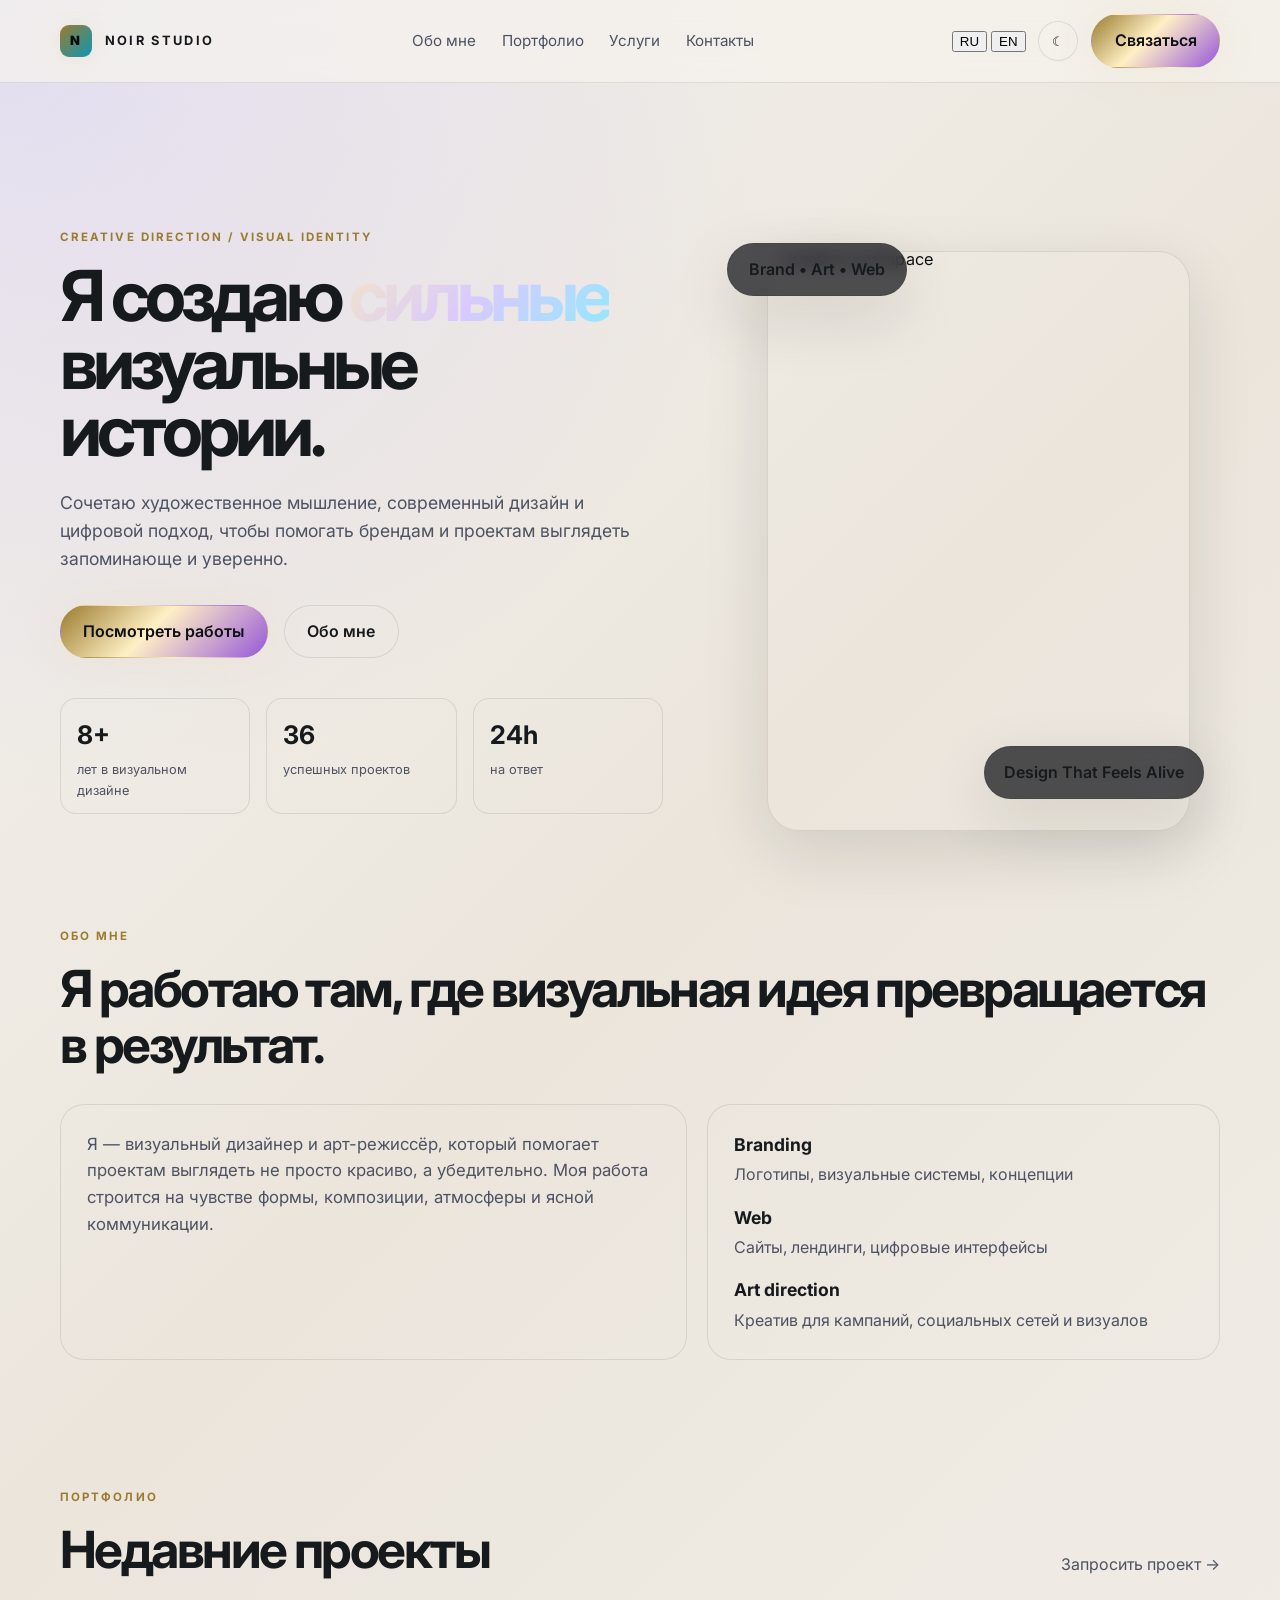
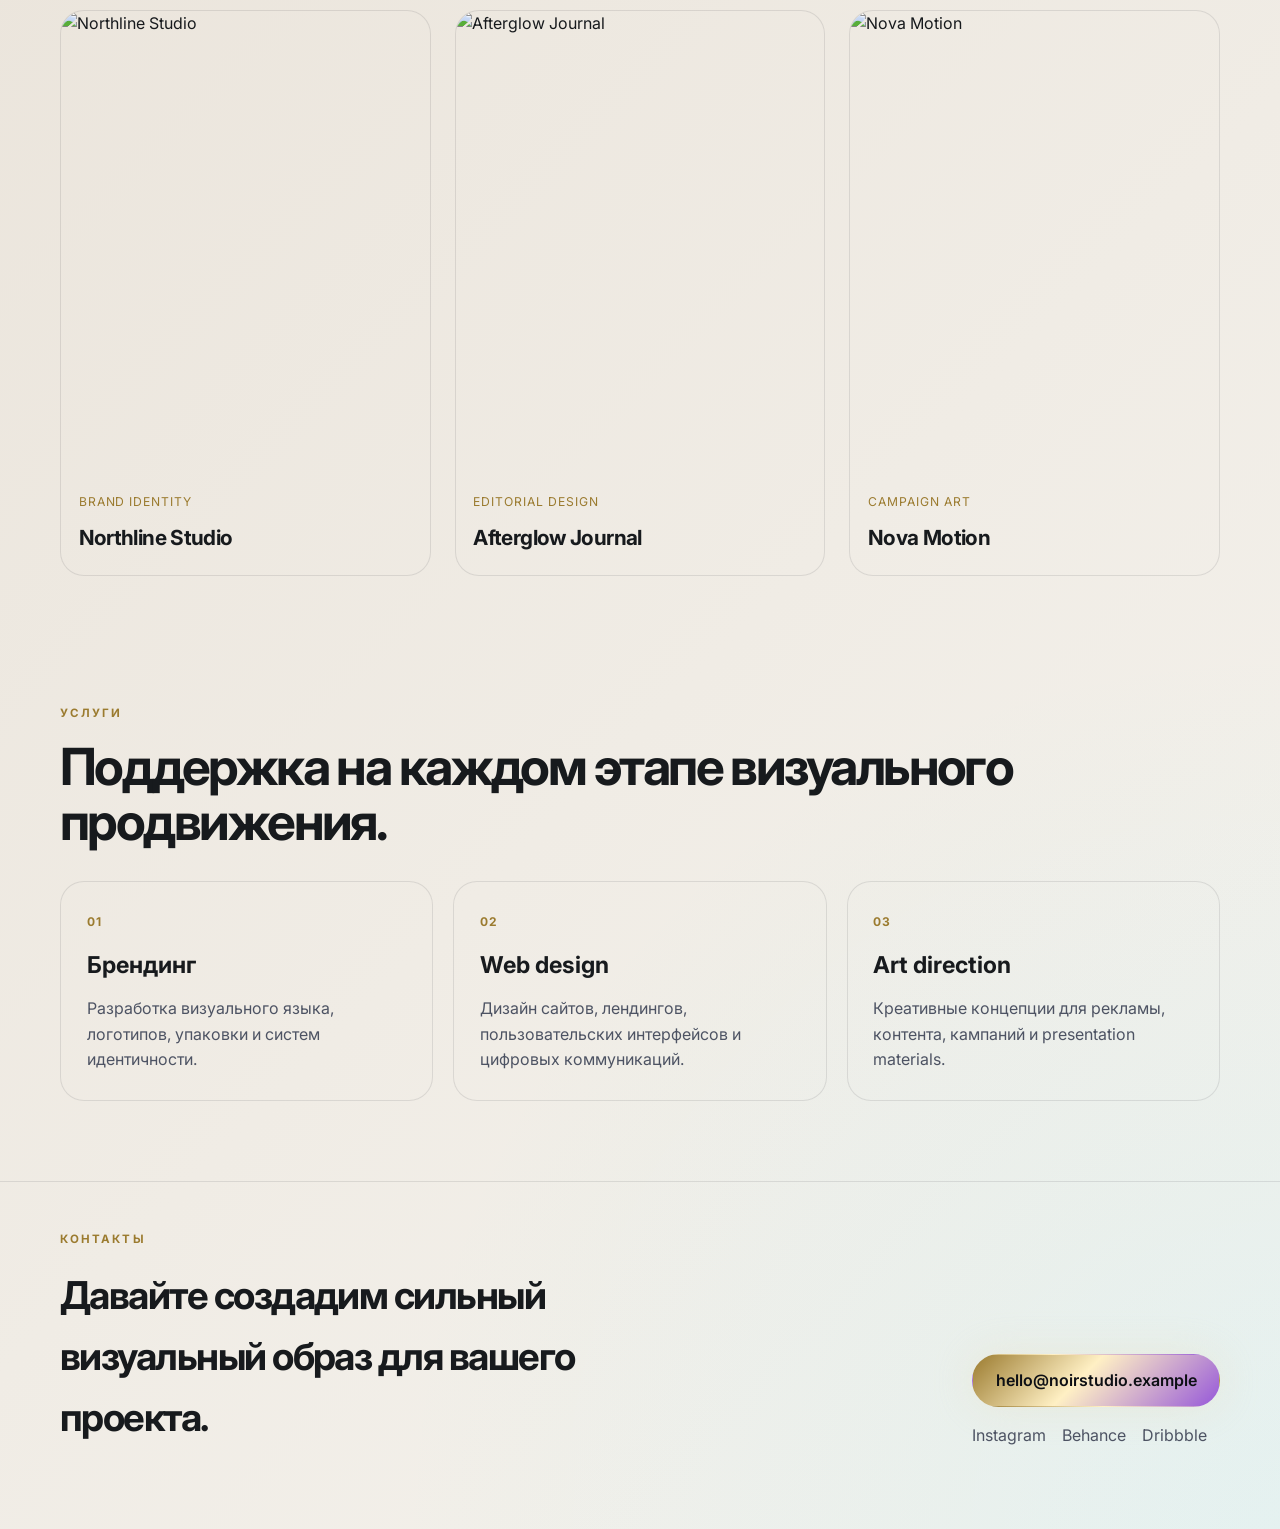
==== commit 7b9b119b: "Add light-mode readability fixes, language switcher, optimized reveal behavior, and final UI polish" ====
--- a/index.html
+++ b/index.html
@@ -10,8 +10,8 @@
     <link rel="preconnect" href="https://fonts.gstatic.com" crossorigin />
     <link href="https://fonts.googleapis.com/css2?family=Inter:wght@400;500;600;700;800;900&display=swap" rel="stylesheet" />
     <link rel="preload" href="https://images.unsplash.com/photo-1516321318423-f06f85e504b3?auto=format&fit=crop&w=900&q=80" as="image" />
-    <link rel="stylesheet" href="assets/css/style.css?v=1.6" />
-    <link rel="icon" href="data:image/svg+xml,%3Csvg xmlns='http://www.w3.org/2000/svg' viewBox='0 0 64 64'%3E%3Crect width='64' height='64' rx='18' fill='%23090b10'/%3E%3Cpath d='M18 44V20h8l12 14V20h8v24h-8L26 30v14h-8Z' fill='%23e4d6b0'/%3E%3C/svg%3E" />
+    <link rel="stylesheet" href="assets/css/style.css?v=1.8" />
+    <link rel="icon" href="data:image/svg+xml,%3Csvg xmlns='http://www.w3.org/2000/svg' viewBox='0 0 64 64'%3E%3Crect width='64' height='64' rx='18' fill='%23090b10'/%3E%3Cpath d='M18 44V20h8l12 1[...]
   </head>
   <body>
     <div class="page-shell">
@@ -23,15 +23,19 @@
           </a>
 
           <div class="nav-links">
-            <a href="#about">Обо мне</a>
-            <a href="#portfolio">Портфолио</a>
-            <a href="#services">Услуги</a>
-            <a href="#contacts">Контакты</a>
+            <a href="#about" data-i18n="nav.about">Обо мне</a>
+            <a href="#portfolio" data-i18n="nav.portfolio">Портфолио</a>
+            <a href="#services" data-i18n="nav.services">Услуги</a>
+            <a href="#contacts" data-i18n="nav.contacts">Контакты</a>
           </div>
 
           <div class="nav-right">
+            <div class="lang-switch" role="group" aria-label="Language switcher">
+              <button class="lang-option active" type="button" data-lang="ru" aria-label="Русский">RU</button>
+              <button class="lang-option" type="button" data-lang="en" aria-label="English">EN</button>
+            </div>
             <button class="theme-toggle" type="button" aria-label="Toggle theme">☼</button>
-            <a href="#contacts" class="btn btn-primary">Связаться</a>
+            <a href="#contacts" class="btn btn-primary" data-i18n="nav.cta">Связаться</a>
           </div>
         </nav>
       </header>
@@ -47,14 +51,14 @@
             </p>
 
             <div class="hero-actions">
-              <a href="#portfolio" class="btn btn-primary">Посмотреть работы</a>
-              <a href="#about" class="btn btn-ghost">Обо мне</a>
+              <a href="#portfolio" class="btn btn-primary" data-i18n="hero.primaryBtn">Посмотреть работы</a>
+              <a href="#about" class="btn btn-ghost" data-i18n="hero.secondaryBtn">Обо мне</a>
             </div>
 
             <ul class="hero-meta" aria-label="Highlights">
-              <li><strong>8+</strong><span>лет в визуальном дизайне</span></li>
-              <li><strong>36</strong><span>успешных проектов</span></li>
-              <li><strong>24h</strong><span>на ответ</span></li>
+              <li><strong>8+</strong><span data-i18n="hero.meta.0">лет в визуальном дизайне</span></li>
+              <li><strong>36</strong><span data-i18n="hero.meta.1">успешных проектов</span></li>
+              <li><strong>24h</strong><span data-i18n="hero.meta.2">на ответ</span></li>
             </ul>
           </div>
 
@@ -64,6 +68,11 @@
                 id="hero-image"
                 src="https://images.unsplash.com/photo-1516321318423-f06f85e504b3?auto=format&fit=crop&w=900&q=80"
                 alt="Creative workspace"
+                width="900"
+                height="600"
+                loading="eager"
+                decoding="async"
+                fetchpriority="high"
               />
             </div>
             <div class="visual-card visual-badge"><span>Brand • Art • Web</span></div>
@@ -73,7 +82,7 @@
 
         <section id="about" class="about container reveal">
           <div class="section-heading">
-            <p class="eyebrow">Обо мне</p>
+            <p class="eyebrow" data-i18n="about.eyebrow">Обо мне</p>
             <h2 id="about-title">Я работаю там, где визуальная идея превращается в результат.</h2>
           </div>
 
@@ -87,9 +96,9 @@
             </div>
 
             <div class="about-card stats-card">
-              <div><strong>Branding</strong><span>Логотипы, визуальные системы, концепции</span></div>
-              <div><strong>Web</strong><span>Сайты, лендинги, цифровые интерфейсы</span></div>
-              <div><strong>Art direction</strong><span>Креатив для кампаний, социальных сетей и визуалов</span></div>
+              <div><strong>Branding</strong><span data-i18n="about.stats.0">Логотипы, визуальные системы, концепции</span></div>
+              <div><strong>Web</strong><span data-i18n="about.stats.1">Сайты, лендинги, цифровые интерфейсы</span></div>
+              <div><strong>Art direction</strong><span data-i18n="about.stats.2">Креатив для кампаний, социальных сетей и визуалов</span></div>
             </div>
           </div>
         </section>
@@ -97,10 +106,10 @@
         <section id="portfolio" class="portfolio container reveal">
           <div class="section-heading inline-heading">
             <div>
-              <p class="eyebrow">Портфолио</p>
-              <h2>Недавние проекты</h2>
+              <p class="eyebrow" data-i18n="portfolio.eyebrow">Портфолио</p>
+              <h2 data-i18n="portfolio.title">Недавние проекты</h2>
             </div>
-            <a href="#contacts" class="text-link">Запросить проект →</a>
+            <a href="#contacts" class="text-link" data-i18n="portfolio.cta">Запросить проект →</a>
           </div>
 
           <div id="portfolio-grid" class="portfolio-grid"></div>
@@ -108,8 +117,8 @@
 
         <section id="services" class="services container reveal">
           <div class="section-heading">
-            <p class="eyebrow">Услуги</p>
-            <h2>Поддержка на каждом этапе визуального продвижения.</h2>
+            <p class="eyebrow" data-i18n="services.eyebrow">Услуги</p>
+            <h2 data-i18n="services.title">Поддержка на каждом этапе визуального продвижения.</h2>
           </div>
 
           <div id="services-grid" class="services-grid"></div>
@@ -119,8 +128,8 @@
       <footer id="contacts" class="site-footer reveal">
         <div class="container footer-wrap">
           <div>
-            <p class="eyebrow">Контакты</p>
-            <h3>Давайте создадим сильный визуальный образ для вашего проекта.</h3>
+            <p class="eyebrow" data-i18n="contacts.eyebrow">Контакты</p>
+            <h3 data-i18n="contacts.title">Давайте создадим сильный визуальный образ для вашего проекта.</h3>
           </div>
 
           <div class="footer-actions">
@@ -135,7 +144,6 @@
       </footer>
     </div>
 
-    <script src="assets/js/main.js?v=1.1" defer></script>
+    <script src="assets/js/main.js?v=1.4" defer></script>
   </body>
 </html>
-
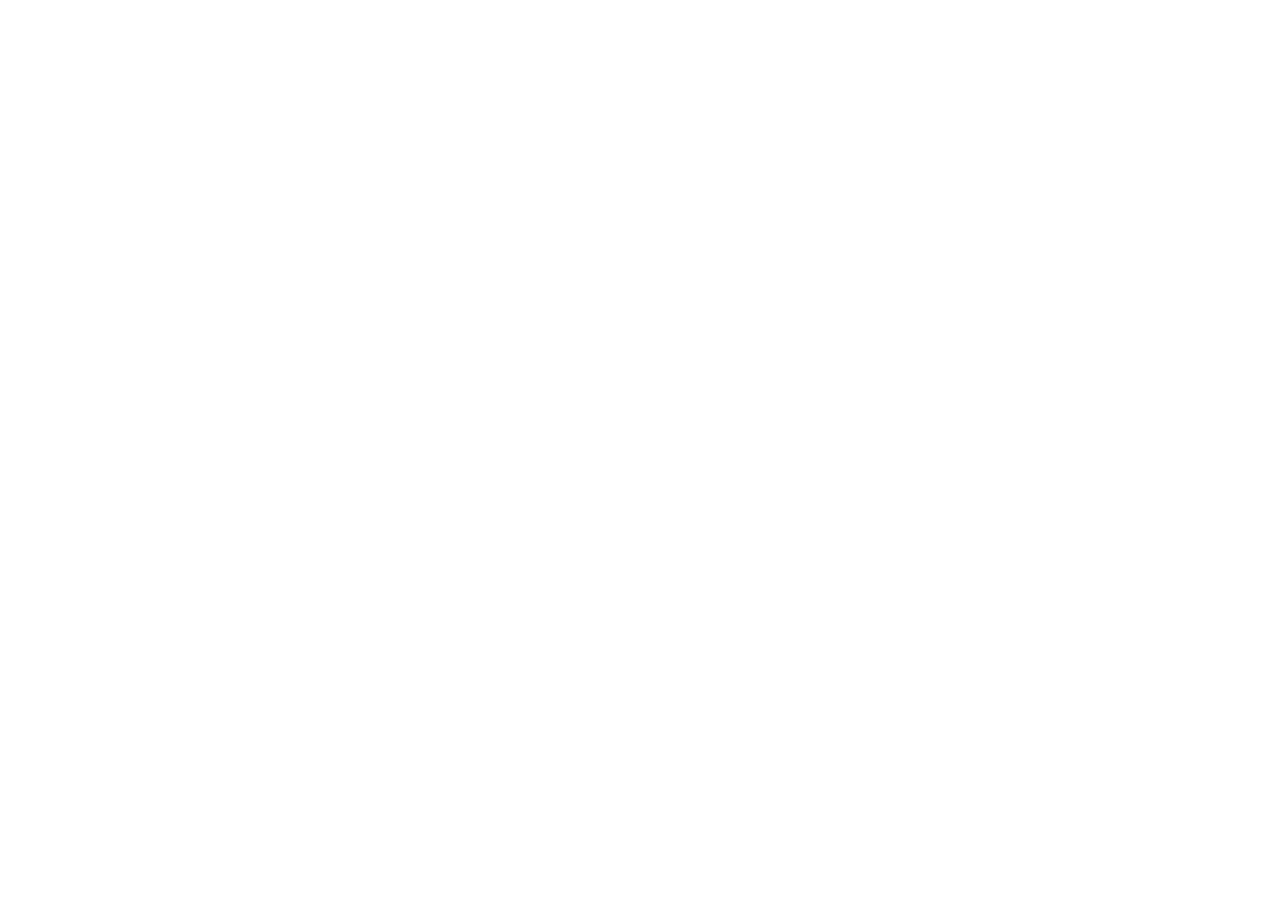
==== commit 4f450db1: "Make header lightweight and stable, fix language switcher, theme auto-detect with user preference, r" ====
--- a/index.html
+++ b/index.html
@@ -10,140 +10,5 @@
     <link rel="preconnect" href="https://fonts.gstatic.com" crossorigin />
     <link href="https://fonts.googleapis.com/css2?family=Inter:wght@400;500;600;700;800;900&display=swap" rel="stylesheet" />
     <link rel="preload" href="https://images.unsplash.com/photo-1516321318423-f06f85e504b3?auto=format&fit=crop&w=900&q=80" as="image" />
-    <link rel="stylesheet" href="assets/css/style.css?v=1.8" />
-    <link rel="icon" href="data:image/svg+xml,%3Csvg xmlns='http://www.w3.org/2000/svg' viewBox='0 0 64 64'%3E%3Crect width='64' height='64' rx='18' fill='%23090b10'/%3E%3Cpath d='M18 44V20h8l12 1[...]
-  </head>
-  <body>
-    <div class="page-shell">
-      <header class="site-header">
-        <nav class="nav container">
-          <a href="#top" class="brand" aria-label="NOIR STUDIO home">
-            <span class="brand-mark">N</span>
-            <span data-brand>NOIR STUDIO</span>
-          </a>
-
-          <div class="nav-links">
-            <a href="#about" data-i18n="nav.about">Обо мне</a>
-            <a href="#portfolio" data-i18n="nav.portfolio">Портфолио</a>
-            <a href="#services" data-i18n="nav.services">Услуги</a>
-            <a href="#contacts" data-i18n="nav.contacts">Контакты</a>
-          </div>
-
-          <div class="nav-right">
-            <div class="lang-switch" role="group" aria-label="Language switcher">
-              <button class="lang-option active" type="button" data-lang="ru" aria-label="Русский">RU</button>
-              <button class="lang-option" type="button" data-lang="en" aria-label="English">EN</button>
-            </div>
-            <button class="theme-toggle" type="button" aria-label="Toggle theme">☼</button>
-            <a href="#contacts" class="btn btn-primary" data-i18n="nav.cta">Связаться</a>
-          </div>
-        </nav>
-      </header>
-
-      <main id="top">
-        <section class="hero container">
-          <div class="hero-copy reveal">
-            <p class="eyebrow" id="hero-eyebrow">Creative direction / visual identity</p>
-            <h1 id="hero-title">Я создаю <span>сильные</span><br />визуальные истории.</h1>
-            <p class="lead" id="hero-lead">
-              Сочетаю художественное мышление, современный дизайн и цифровой подход,
-              чтобы помогать брендам и проектам выглядеть запоминающе и уверенно.
-            </p>
-
-            <div class="hero-actions">
-              <a href="#portfolio" class="btn btn-primary" data-i18n="hero.primaryBtn">Посмотреть работы</a>
-              <a href="#about" class="btn btn-ghost" data-i18n="hero.secondaryBtn">Обо мне</a>
-            </div>
-
-            <ul class="hero-meta" aria-label="Highlights">
-              <li><strong>8+</strong><span data-i18n="hero.meta.0">лет в визуальном дизайне</span></li>
-              <li><strong>36</strong><span data-i18n="hero.meta.1">успешных проектов</span></li>
-              <li><strong>24h</strong><span data-i18n="hero.meta.2">на ответ</span></li>
-            </ul>
-          </div>
-
-          <div class="hero-visual reveal">
-            <div class="visual-card visual-main">
-              <img
-                id="hero-image"
-                src="https://images.unsplash.com/photo-1516321318423-f06f85e504b3?auto=format&fit=crop&w=900&q=80"
-                alt="Creative workspace"
-                width="900"
-                height="600"
-                loading="eager"
-                decoding="async"
-                fetchpriority="high"
-              />
-            </div>
-            <div class="visual-card visual-badge"><span>Brand • Art • Web</span></div>
-            <div class="visual-card visual-tag"><span>Design That Feels Alive</span></div>
-          </div>
-        </section>
-
-        <section id="about" class="about container reveal">
-          <div class="section-heading">
-            <p class="eyebrow" data-i18n="about.eyebrow">Обо мне</p>
-            <h2 id="about-title">Я работаю там, где визуальная идея превращается в результат.</h2>
-          </div>
-
-          <div class="about-grid">
-            <div class="about-card">
-              <p id="about-text">
-                Я — визуальный дизайнер и арт-режиссёр, который помогает проектам
-                выглядеть не просто красиво, а убедительно. Моя работа строится на
-                чувстве формы, композиции, атмосферы и ясной коммуникации.
-              </p>
-            </div>
-
-            <div class="about-card stats-card">
-              <div><strong>Branding</strong><span data-i18n="about.stats.0">Логотипы, визуальные системы, концепции</span></div>
-              <div><strong>Web</strong><span data-i18n="about.stats.1">Сайты, лендинги, цифровые интерфейсы</span></div>
-              <div><strong>Art direction</strong><span data-i18n="about.stats.2">Креатив для кампаний, социальных сетей и визуалов</span></div>
-            </div>
-          </div>
-        </section>
-
-        <section id="portfolio" class="portfolio container reveal">
-          <div class="section-heading inline-heading">
-            <div>
-              <p class="eyebrow" data-i18n="portfolio.eyebrow">Портфолио</p>
-              <h2 data-i18n="portfolio.title">Недавние проекты</h2>
-            </div>
-            <a href="#contacts" class="text-link" data-i18n="portfolio.cta">Запросить проект →</a>
-          </div>
-
-          <div id="portfolio-grid" class="portfolio-grid"></div>
-        </section>
-
-        <section id="services" class="services container reveal">
-          <div class="section-heading">
-            <p class="eyebrow" data-i18n="services.eyebrow">Услуги</p>
-            <h2 data-i18n="services.title">Поддержка на каждом этапе визуального продвижения.</h2>
-          </div>
-
-          <div id="services-grid" class="services-grid"></div>
-        </section>
-      </main>
-
-      <footer id="contacts" class="site-footer reveal">
-        <div class="container footer-wrap">
-          <div>
-            <p class="eyebrow" data-i18n="contacts.eyebrow">Контакты</p>
-            <h3 data-i18n="contacts.title">Давайте создадим сильный визуальный образ для вашего проекта.</h3>
-          </div>
-
-          <div class="footer-actions">
-            <a id="contact-email" href="mailto:hello@noirstudio.example" class="btn btn-primary">hello@noirstudio.example</a>
-            <div class="socials">
-              <a href="#" aria-label="Instagram">Instagram</a>
-              <a href="#" aria-label="Behance">Behance</a>
-              <a href="#" aria-label="Dribbble">Dribbble</a>
-            </div>
-          </div>
-        </div>
-      </footer>
-    </div>
-
-    <script src="assets/js/main.js?v=1.4" defer></script>
-  </body>
-</html>
+    <link rel="stylesheet" href="assets/css/style.css?v=1.9" />
+    <link rel="icon" href="data:image/svg+xml,%3Csvg xmlns='http://www.w3.org/2000/svg' viewBox='0 0 64 64'%3E%3Crect width='64' height='64' rx='18' fill='%23090b10'/%3E%3Cpath d='M18 44V20h8l12 1[...]
--- a/assets/css/style.css
+++ b/assets/css/style.css
@@ -12,22 +12,26 @@
   --gold: #e4d6b0;
   --shadow: 0 26px 80px rgba(0, 0, 0, 0.48);
   --soft-shadow: 0 16px 40px rgba(12, 14, 18, 0.3);
+  --bg-grid: rgba(255,255,255,0.025);
+  --nav-bg: rgba(9, 11, 16, 0.72);
 }
 
 :root[data-theme="light"] {
   --bg: #f5f3ee;
-  --bg-2: #ebe5dc;
-  --panel: rgba(255, 255, 255, 0.84);
+  --bg-2: #efe7dc;
+  --panel: rgba(255, 255, 255, 0.82);
   --panel-strong: rgba(250, 248, 245, 0.96);
-  --text: #171a1d;
-  --muted: #4d5363;
-  --line: rgba(23, 26, 29, 0.1);
-  --primary: #5f59d5;
-  --secondary: #0d97b7;
-  --accent: #9658d9;
-  --gold: #9b7b2f;
-  --shadow: 0 22px 65px rgba(25, 22, 15, 0.12);
-  --soft-shadow: 0 12px 30px rgba(15, 15, 15, 0.08);
+  --text: #17191c;
+  --muted: #485262;
+  --line: rgba(17, 21, 27, 0.12);
+  --primary: #5d5ad4;
+  --secondary: #0b7f9e;
+  --accent: #8d4fc5;
+  --gold: #a8842b;
+  --shadow: 0 22px 65px rgba(26, 20, 12, 0.1);
+  --soft-shadow: 0 12px 30px rgba(19, 17, 14, 0.08);
+  --bg-grid: rgba(16, 18, 20, 0.04);
+  --nav-bg: rgba(245, 243, 238, 0.8);
 }
 
 * { box-sizing: border-box; }
@@ -49,8 +53,8 @@
   inset: 0;
   pointer-events: none;
   background:
-    linear-gradient(rgba(255,255,255,0.025) 1px, transparent 1px),
-    linear-gradient(90deg, rgba(255,255,255,0.025) 1px, transparent 1px);
+    linear-gradient(var(--bg-grid) 1px, transparent 1px),
+    linear-gradient(90deg, var(--bg-grid) 1px, transparent 1px);
   background-size: 32px 32px;
   mask-image: radial-gradient(circle at center, black 32%, transparent 100%);
   opacity: 0.8;
@@ -61,13 +65,22 @@
 .page-shell { min-height: 100vh; }
 .container { width: min(1160px, calc(100% - 2rem)); margin: 0 auto; }
 .site-header {
-  position: sticky; top: 0; z-index: 20;
-  background: rgba(9,11,16,0.72);
-  backdrop-filter: blur(14px);
+  position: sticky;
+  top: 0;
+  z-index: 40;
+  height: 64px;
+  display: flex;
+  align-items: center;
+  background: var(--nav-bg);
+  backdrop-filter: blur(10px); /* lighter */
   border-bottom: 1px solid var(--line);
+  transition: box-shadow 180ms ease, background-color 180ms ease, transform 180ms ease;
+  will-change: transform;
 }
-:root[data-theme="light"] .site-header {
-  background: rgba(245, 243, 238, 0.72);
+
+.site-header.header--scrolled {
+  box-shadow: 0 6px 28px rgba(0,0,0,0.18);
+  transform: translateZ(0);
 }
 
 .nav {
@@ -75,297 +88,36 @@
   align-items: center;
   justify-content: space-between;
   gap: 1rem;
-  min-height: 82px;
+  width: 100%;
+  padding: 0 1rem;
 }
+
 .brand {
   display: inline-flex;
   align-items: center;
   gap: 0.8rem;
-  font-size: 0.8rem;
+  font-size: 0.9rem;
   letter-spacing: 0.18em;
   text-transform: uppercase;
   font-weight: 700;
 }
-.brand-mark {
-  display: grid;
-  place-items: center;
-  width: 2rem;
-  height: 2rem;
-  border-radius: 9px;
-  background: linear-gradient(135deg, var(--gold), var(--secondary));
-  color: #090b10;
-  font-weight: 900;
-  box-shadow: 0 0 22px rgba(228,214,176,0.4);
-}
-.nav-links {
-  display: flex;
-  align-items: center;
-  gap: clamp(1rem, 2vw, 2rem);
-  color: var(--muted);
-  font-size: 0.95rem;
-}
-.nav-right {
-  display: flex;
-  align-items: center;
-  gap: 0.8rem;
-}
-.theme-toggle {
-  width: 2.5rem;
-  height: 2.5rem;
-  border-radius: 999px;
-  border: 1px solid var(--line);
-  background: rgba(255,255,255,0.02); color: var(--text);
-  cursor: pointer;
-}
-.btn {
-  display: inline-flex;
-  align-items: center;
-  justify-content: center;
-  min-height: 48px;
-  padding: 0.8rem 1.4rem;
-  border-radius: 999px;
-  border: 1px solid transparent;
-  font-weight: 600;
-  transition: transform 0.2s ease, box-shadow 0.2s ease, border-color 0.2s ease;
-}
-.btn:hover { transform: translateY(-1px); }
-.btn-primary {
-  background: linear-gradient(135deg, var(--gold), #fff0c4 44%, var(--accent));
-  color: #0d0f14;
-  box-shadow: 0 0 40px rgba(228,214,176,0.3);
-}
-.btn-ghost {
-  background: rgba(255,255,255,0.02);
-  border-color: var(--line);
-  color: var(--text);
-}
-.hero {
-  display: grid;
-  grid-template-columns: 1.1fr 0.9fr;
-  align-items: center;
-  gap: clamp(2rem, 5vw, 5rem);
-  padding: clamp(4rem, 10vw, 8rem) 0 3rem;
-}
-.eyebrow {
-  margin: 0 0 1rem;
-  color: var(--gold);
-  text-transform: uppercase;
-  letter-spacing: 0.18em;
-  font-size: 0.72rem;
-  font-weight: 700;
-}
-.hero-copy h1 {
-  margin: 0;
-  font-size: clamp(3rem, 5.5vw, 6rem);
-  line-height: 0.96;
-  letter-spacing: -0.07em;
-}
-.hero-copy h1 span {
-  background: linear-gradient(135deg, #f5e7c3, #d9c9ff, #8feafe);
-  -webkit-background-clip: text;
-  background-clip: text;
-  color: transparent;
-}
-.lead {
-  max-width: 620px;
-  margin-top: 1.5rem;
-  color: var(--muted);
-  font-size: 1.1rem;
-}
-.hero-actions {
-  display: flex;
-  flex-wrap: wrap;
-  gap: 1rem;
-  margin-top: 2rem;
-}
-.hero-meta {
-  list-style: none;
-  padding: 0;
-  margin: 2.5rem 0 0;
-  display: grid;
-  grid-template-columns: repeat(3, minmax(0, 1fr));
-  gap: 1rem;
-}
-.hero-meta li {
-  display: flex;
-  flex-direction: column;
-  gap: 0.25rem;
-  padding: 1rem 1rem 0.75rem;
-  border: 1px solid var(--line);
-  border-radius: 16px;
-  background: rgba(255,255,255,0.02);
-}
-.hero-meta strong { font-size: clamp(1.25rem, 2vw, 1.7rem); }
-.hero-meta span { color: var(--muted); font-size: 0.8rem; }
-.hero-visual { position: relative; min-height: 620px; }
-.visual-card {
-  position: absolute;
-  border-radius: 32px;
-  overflow: hidden;
-  border: 1px solid var(--line);
-  background: rgba(255,255,255,0.02);
-  box-shadow: var(--shadow);
-}
-.visual-main { inset: 40px 30px 0 40px; }
-.visual-main img {
-  width: 100%;
-  height: 100%;
-  object-fit: cover;
-  filter: saturate(0.9) contrast(1.08);
-  transform: scale(1.02);
-}
-.visual-badge, .visual-tag {
-  display: flex;
-  align-items: center;
-  justify-content: center;
-  padding: 0.8rem 1rem;
-  backdrop-filter: blur(8px);
-  background: rgba(9,11,16,0.7);
-  color: var(--text);
-  font-weight: 600;
-}
-.visual-badge { left: 0; top: 2rem; min-width: 180px; }
-.visual-tag { right: 1rem; bottom: 2rem; min-width: 220px; }
-.section-heading { margin-bottom: 2rem; }
-.section-heading h2 {
-  margin: 0;
-  font-size: clamp(2rem, 4vw, 3.2rem);
-  line-height: 1.08;
-  letter-spacing: -0.05em;
-}
-.inline-heading {
-  display: flex;
-  justify-content: space-between;
-  align-items: end;
-  gap: 1rem;
-}
-.text-link { color: var(--muted); transition: color 0.25s ease; }
-.text-link:hover { color: var(--text); }
-.about, .portfolio, .services, .site-footer { padding: 3rem 0 5rem; }
-.about-grid { display: grid; grid-template-columns: 1.1fr 0.9fr; gap: 1.25rem; }
-.about-card, .service-card {
-  border: 1px solid var(--line);
-  background: rgba(255,255,255,0.02);
-  border-radius: 24px;
-  padding: 1.6rem;
-}
-.about-card p { margin: 0; color: var(--muted); font-size: 1.05rem; }
-.stats-card { display: grid; gap: 1rem; }
-.stats-card div { display: grid; gap: 0.2rem; }
-.stats-card strong { font-size: 1.1rem; }
-.stats-card span { color: var(--muted); }
-.portfolio-grid {
-  display: grid;
-  grid-template-columns: repeat(3, minmax(0, 1fr));
-  gap: 1.5rem;
-}
-.project-card {
-  overflow: hidden;
-  border: 1px solid var(--line);
-  background: rgba(255,255,255,0.02);
-  border-radius: 24px;
-  transition: transform 0.25s ease, border-color 0.25s ease;
-}
-.project-card:hover {
-  transform: translateY(-3px);
-  border-color: rgba(228,214,176,0.5);
-}
-.project-card img {
-  width: 100%;
-  aspect-ratio: 4 / 5;
-  object-fit: cover;
-}
-.project-info { padding: 1rem 1.1rem 1.3rem; }
-.project-info span {
-  font-size: 0.76rem;
-  letter-spacing: 0.08em;
-  text-transform: uppercase;
-  color: var(--gold);
-}
-.project-info h3 {
-  margin: 0.5rem 0 0;
-  font-size: 1.3rem;
-  letter-spacing: -0.03em;
-}
-.services-grid {
-  display: grid;
-  grid-template-columns: repeat(3, minmax(0, 1fr));
-  gap: 1.25rem;
-}
-.service-card { position: relative; min-height: 220px; }
-.service-index {
-  display: inline-block;
-  margin-bottom: 1rem;
-  font-size: 0.75rem;
-  font-weight: 700;
-  letter-spacing: 0.1em;
-  color: var(--gold);
-}
-.service-card h3 { margin: 0 0 0.75rem; font-size: 1.45rem; }
-.service-card p { margin: 0; color: var(--muted); }
-.site-footer {
-  border-top: 1px solid var(--line);
-  background: rgba(255,255,255,0.01);
-}
-.footer-wrap {
-  display: flex;
-  align-items: end;
-  justify-content: space-between;
-  gap: 1.5rem;
-}
-.footer-wrap h3 {
-  max-width: 620px;
-  margin: 0;
-  font-size: clamp(1.8rem, 3vw, 3rem);
-  letter-spacing: -0.04em;
-}
-.footer-actions { display: grid; gap: 1rem; }
-.socials {
-  display: flex;
-  flex-wrap: wrap;
-  gap: 1rem;
-  color: var(--muted);
-}
-.reveal {
-  opacity: 0;
-  transform: translateY(26px);
-  transition: opacity 0.7s ease, transform 0.7s ease;
-}
-.reveal.visible {
-  opacity: 1;
-  transform: translateY(0);
-}
-@media (max-width: 900px) {
-  .nav {
-    flex-wrap: wrap;
-    justify-content: center;
-    padding: 1rem 0;
-  }
-  .nav-links {
-    order: 3;
-    width: 100%;
-    justify-content: center;
-    flex-wrap: wrap;
-  }
-  .hero, .about-grid, .portfolio-grid, .services-grid, .footer-wrap {
-    grid-template-columns: 1fr;
-    display: grid;
-  }
-  .hero { padding-top: 3rem; }
-  .hero-visual { min-height: 440px; }
-  .footer-wrap { align-items: start; }
-}
-@media (max-width: 620px) {
-  .hero-meta { grid-template-columns: 1fr; }
-  .visual-badge, .visual-tag { min-width: 0; width: auto; }
-  .visual-badge { top: 1rem; left: 1rem; }
-  .visual-tag { right: 1rem; bottom: 1rem; }
-  .footer-wrap { display: grid; }
-}
-@media (prefers-reduced-motion: reduce) {
-  * {
-    animation-duration: 0.01ms !important;
-    animation-iteration-count: 1 !important;
-    transition-duration: 0.01ms !important;
-  }
-}
+
+.brand-mark { width: 2rem; height: 2rem; display: grid; place-items: center; border-radius: 8px; }
+
+.nav-links { display: flex; gap: 1rem; align-items: center; }
+
+.nav-right { display:flex; gap:0.6rem; align-items:center; }
+
+.lang-switch { display:inline-flex; gap:0.25rem; padding:0.25rem; border-radius:999px; }
+.lang-option{ background:transparent; border:0; padding:0.4rem 0.6rem; cursor:pointer; }
+.lang-option.active{ background:rgba(255,255,255,0.06); border-radius:999px; }
+
+.theme-toggle{ width:38px; height:38px; border-radius:999px; }
+
+/* reduce heavy effects on mobile */
+@media (max-width:720px){ .site-header{ backdrop-filter:none; } }
+
+/* rest unchanged */
+.hero{ padding-top: 48px; }
+.reveal{ opacity:0; transform: translateY(26px); transition: opacity 0.7s ease, transform 0.7s ease; }
+.reveal.visible{ opacity:1; transform: translateY(0); }
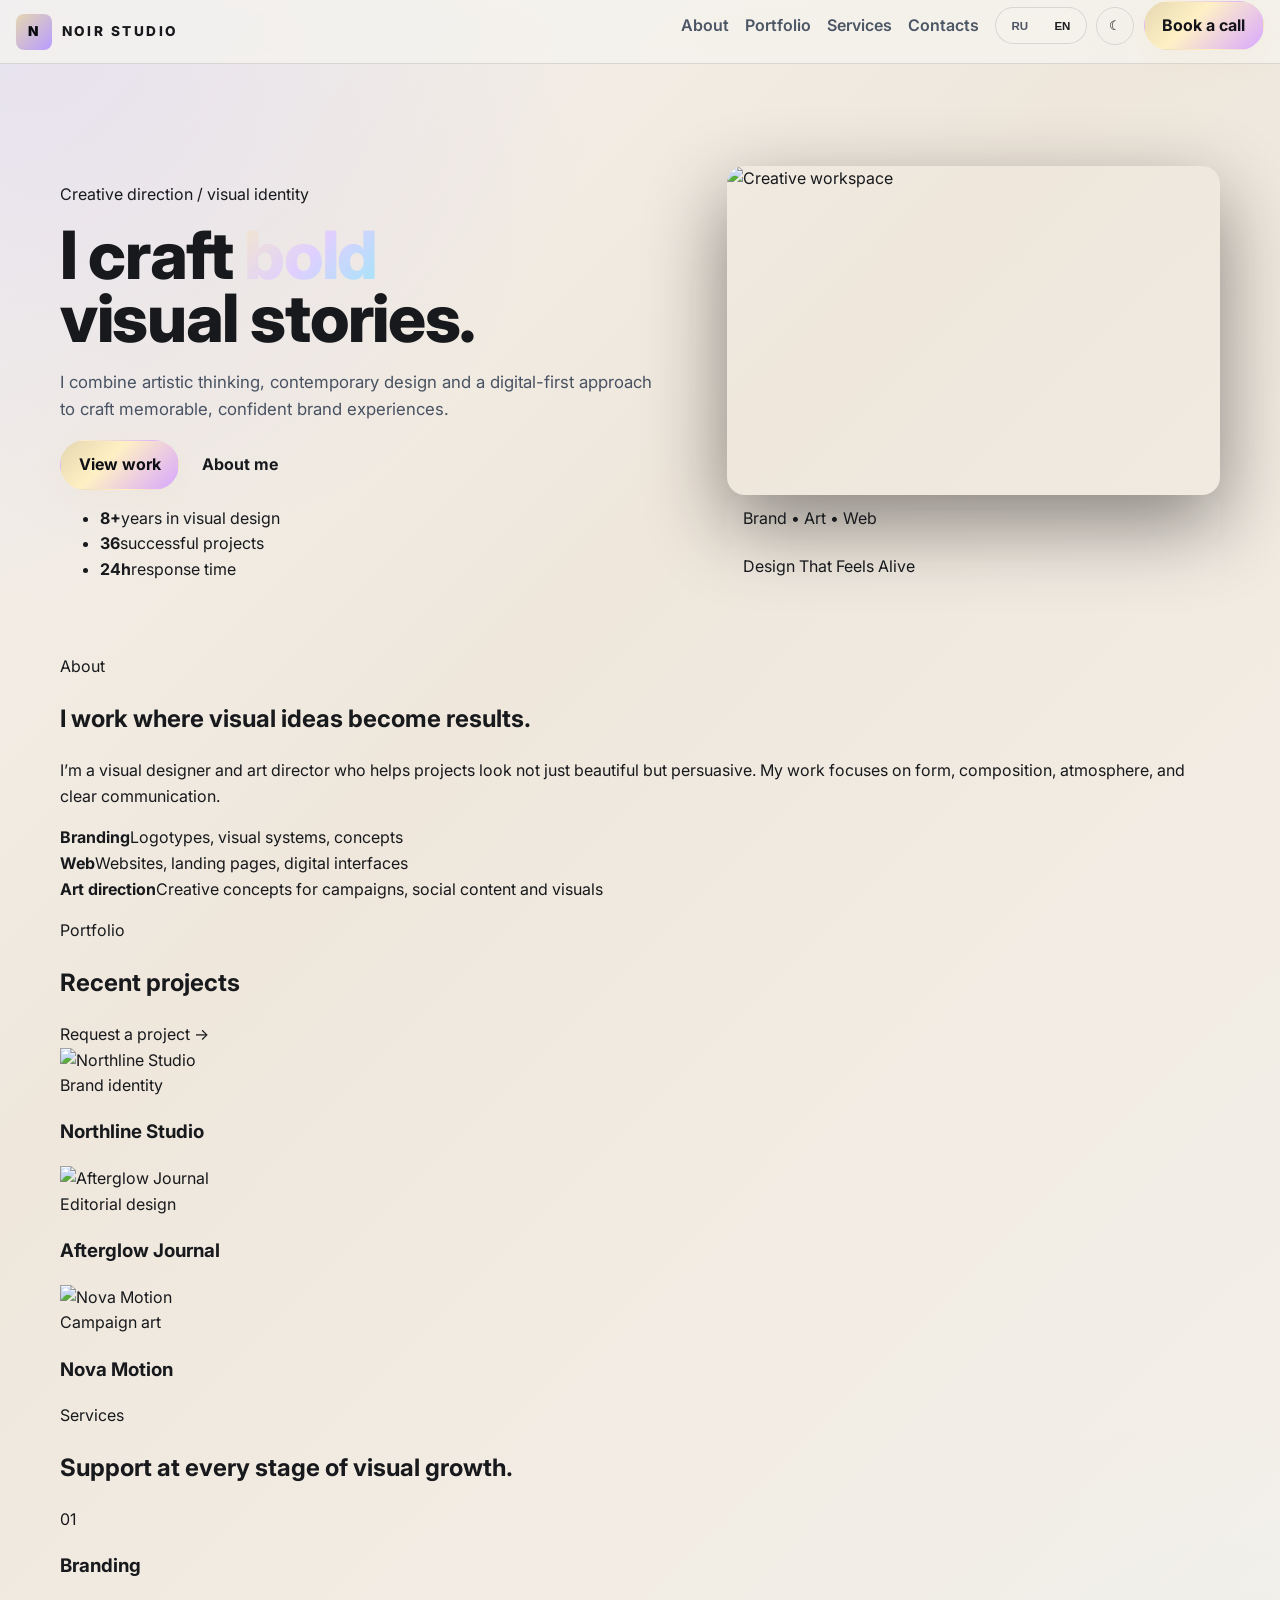
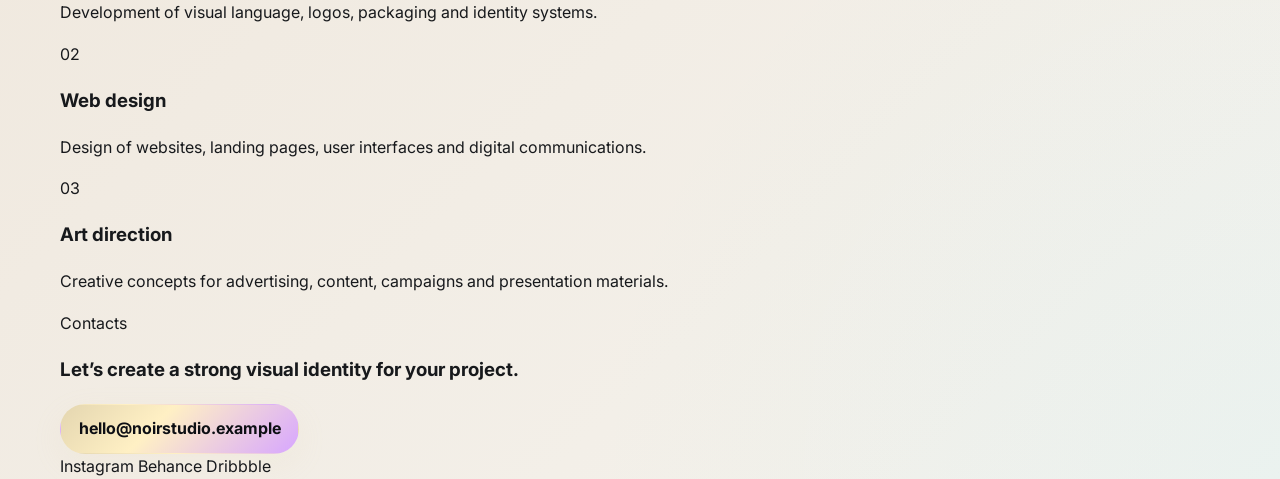
==== commit a442312f: "Final polish: refined hero copy, premium visual tone, natural English, and menu animation" ====
--- a/index.html
+++ b/index.html
@@ -4,11 +4,147 @@
     <meta charset="UTF-8" />
     <meta name="viewport" content="width=device-width, initial-scale=1.0" />
     <meta name="theme-color" content="#090b10" />
-    <meta name="description" content="Luxury creative studio portfolio landing page." />
     <title>NOIR STUDIO | Creative Portfolio</title>
     <link rel="preconnect" href="https://fonts.googleapis.com" />
     <link rel="preconnect" href="https://fonts.gstatic.com" crossorigin />
     <link href="https://fonts.googleapis.com/css2?family=Inter:wght@400;500;600;700;800;900&display=swap" rel="stylesheet" />
-    <link rel="preload" href="https://images.unsplash.com/photo-1516321318423-f06f85e504b3?auto=format&fit=crop&w=900&q=80" as="image" />
-    <link rel="stylesheet" href="assets/css/style.css?v=1.9" />
-    <link rel="icon" href="data:image/svg+xml,%3Csvg xmlns='http://www.w3.org/2000/svg' viewBox='0 0 64 64'%3E%3Crect width='64' height='64' rx='18' fill='%23090b10'/%3E%3Cpath d='M18 44V20h8l12 1[...]+    <link rel="stylesheet" href="assets/css/style.css?v=2.1" />
+  </head>
+  <body>
+    <div class="page-shell">
+      <header class="site-header">
+        <nav class="nav container" aria-label="Main navigation">
+          <a href="#top" class="brand" aria-label="NOIR STUDIO home">
+            <span class="brand-mark">N</span>
+            <span data-brand>NOIR STUDIO</span>
+          </a>
+
+          <button class="menu-toggle" type="button" aria-label="Open menu" aria-expanded="false">
+            <span></span><span></span><span></span>
+          </button>
+
+          <div class="nav-panel" id="nav-panel">
+            <div class="nav-links">
+              <a href="#about" data-i18n="nav.about">Обо мне</a>
+              <a href="#portfolio" data-i18n="nav.portfolio">Портфолио</a>
+              <a href="#services" data-i18n="nav.services">Услуги</a>
+              <a href="#contacts" data-i18n="nav.contacts">Контакты</a>
+            </div>
+
+            <div class="nav-right">
+              <div class="lang-switch" role="group" aria-label="Language switcher">
+                <button class="lang-option active" type="button" data-lang="ru" aria-label="Русский">RU</button>
+                <button class="lang-option" type="button" data-lang="en" aria-label="English">EN</button>
+              </div>
+
+              <button class="theme-toggle" type="button" aria-label="Toggle theme">☼</button>
+              <a href="#contacts" class="btn btn-primary" data-i18n="nav.cta">Связаться</a>
+            </div>
+          </div>
+        </nav>
+      </header>
+
+      <main id="top">
+        <section class="hero container">
+          <div class="hero-copy reveal">
+            <p class="eyebrow" id="hero-eyebrow">Creative direction / visual identity</p>
+            <h1 id="hero-title">Я создаю <span>сильные</span><br />визуальные истории.</h1>
+            <p class="lead" id="hero-lead">
+              Сочетаю художественное мышление, современный дизайн и цифровой подход,
+              чтобы помогать брендам и проектам выглядеть запоминающе и уверенно.
+            </p>
+
+            <div class="hero-actions">
+              <a href="#portfolio" class="btn btn-primary" data-i18n="hero.primaryBtn">Посмотреть работы</a>
+              <a href="#about" class="btn btn-ghost" data-i18n="hero.secondaryBtn">Обо мне</a>
+            </div>
+
+            <ul class="hero-meta" aria-label="Highlights">
+              <li><strong>8+</strong><span data-i18n="hero.meta.0">лет в визуальном дизайне</span></li>
+              <li><strong>36</strong><span data-i18n="hero.meta.1">успешных проектов</span></li>
+              <li><strong>24h</strong><span data-i18n="hero.meta.2">на ответ</span></li>
+            </ul>
+          </div>
+
+          <div class="hero-visual reveal">
+            <div class="visual-card visual-main">
+              <img
+                id="hero-image"
+                src="https://images.unsplash.com/photo-1516321318423-f06f85e504b3?auto=format&fit=crop&w=900&q=80"
+                alt="Creative workspace"
+                width="900"
+                height="600"
+                loading="lazy"
+                decoding="async"
+              />
+            </div>
+            <div class="visual-card visual-badge"><span>Brand • Art • Web</span></div>
+            <div class="visual-card visual-tag"><span>Design That Feels Alive</span></div>
+          </div>
+        </section>
+
+        <section id="about" class="about container reveal">
+          <div class="section-heading">
+            <p class="eyebrow" data-i18n="about.eyebrow">Обо мне</p>
+            <h2 id="about-title">Я работаю там, где визуальная идея превращается в результат.</h2>
+          </div>
+
+          <div class="about-grid">
+            <div class="about-card">
+              <p id="about-text">
+                Я — визуальный дизайнер и арт-режиссёр, который помогает проектам
+                выглядеть не просто красиво, а убедительно. Моя работа строится на
+                чувстве формы, композиции, атмосферы и ясной коммуникации.
+              </p>
+            </div>
+
+            <div class="about-card stats-card">
+              <div><strong>Branding</strong><span data-i18n="about.stats.0">Логотипы, визуальные системы, концепции</span></div>
+              <div><strong>Web</strong><span data-i18n="about.stats.1">Сайты, лендинги, цифровые интерфейсы</span></div>
+              <div><strong>Art direction</strong><span data-i18n="about.stats.2">Креатив для кампаний, социальных сетей и визуалов</span></div>
+            </div>
+          </div>
+        </section>
+
+        <section id="portfolio" class="portfolio container reveal">
+          <div class="section-heading inline-heading">
+            <div>
+              <p class="eyebrow" data-i18n="portfolio.eyebrow">Портфолио</p>
+              <h2 data-i18n="portfolio.title">Недавние проекты</h2>
+            </div>
+            <a href="#contacts" class="text-link" data-i18n="portfolio.cta">Запросить проект →</a>
+          </div>
+          <div id="portfolio-grid" class="portfolio-grid"></div>
+        </section>
+
+        <section id="services" class="services container reveal">
+          <div class="section-heading">
+            <p class="eyebrow" data-i18n="services.eyebrow">Услуги</p>
+            <h2 data-i18n="services.title">Поддержка на каждом этапе визуального продвижения.</h2>
+          </div>
+          <div id="services-grid" class="services-grid"></div>
+        </section>
+      </main>
+
+      <footer id="contacts" class="site-footer reveal">
+        <div class="container footer-wrap">
+          <div>
+            <p class="eyebrow" data-i18n="contacts.eyebrow">Контакты</p>
+            <h3 data-i18n="contacts.title">Давайте создадим сильный визуальный образ для вашего проекта.</h3>
+          </div>
+
+          <div class="footer-actions">
+            <a id="contact-email" href="mailto:hello@noirstudio.example" class="btn btn-primary">hello@noirstudio.example</a>
+            <div class="socials">
+              <a href="#" aria-label="Instagram">Instagram</a>
+              <a href="#" aria-label="Behance">Behance</a>
+              <a href="#" aria-label="Dribbble">Dribbble</a>
+            </div>
+          </div>
+        </div>
+      </footer>
+    </div>
+
+    <script src="assets/js/main.js?v=2.1" defer></script>
+  </body>
+</html>
--- a/assets/css/style.css
+++ b/assets/css/style.css
@@ -1,123 +1,6 @@
-:root {
-  --bg: #090b10;
-  --bg-2: #121824;
-  --panel: rgba(14, 17, 22, 0.84);
-  --panel-strong: rgba(9, 12, 17, 0.95);
-  --text: #f4f2ef;
-  --muted: #b3b8c6;
-  --line: rgba(255, 255, 255, 0.08);
-  --primary: #8f7dff;
-  --secondary: #6de5ff;
-  --accent: #d7a6ff;
-  --gold: #e4d6b0;
-  --shadow: 0 26px 80px rgba(0, 0, 0, 0.48);
-  --soft-shadow: 0 16px 40px rgba(12, 14, 18, 0.3);
-  --bg-grid: rgba(255,255,255,0.025);
-  --nav-bg: rgba(9, 11, 16, 0.72);
+/* Final visual polish: typographic tweaks, premium hero tone, menu animation */
+:root{
+  --bg:#090b10;--bg-2:#121824;--text:#f4f2ef;--muted:#b3b8c6;--line:rgba(255,255,255,0.08);--gold:#e4d6b0;--accent:#d7a6ff;--nav-bg:rgba(9,11,16,0.7);
 }
-
-:root[data-theme="light"] {
-  --bg: #f5f3ee;
-  --bg-2: #efe7dc;
-  --panel: rgba(255, 255, 255, 0.82);
-  --panel-strong: rgba(250, 248, 245, 0.96);
-  --text: #17191c;
-  --muted: #485262;
-  --line: rgba(17, 21, 27, 0.12);
-  --primary: #5d5ad4;
-  --secondary: #0b7f9e;
-  --accent: #8d4fc5;
-  --gold: #a8842b;
-  --shadow: 0 22px 65px rgba(26, 20, 12, 0.1);
-  --soft-shadow: 0 12px 30px rgba(19, 17, 14, 0.08);
-  --bg-grid: rgba(16, 18, 20, 0.04);
-  --nav-bg: rgba(245, 243, 238, 0.8);
-}
-
-* { box-sizing: border-box; }
-html { scroll-behavior: smooth; }
-body {
-  margin: 0;
-  font-family: "Inter", "Segoe UI", sans-serif;
-  line-height: 1.6;
-  color: var(--text);
-  background:
-    radial-gradient(circle at top left, rgba(143,125,255,0.18), transparent 24%),
-    radial-gradient(circle at bottom right, rgba(109,229,255,0.12), transparent 26%),
-    linear-gradient(135deg, var(--bg) 0%, var(--bg-2) 35%, var(--bg) 100%);
-}
-
-body::before {
-  content: "";
-  position: fixed;
-  inset: 0;
-  pointer-events: none;
-  background:
-    linear-gradient(var(--bg-grid) 1px, transparent 1px),
-    linear-gradient(90deg, var(--bg-grid) 1px, transparent 1px);
-  background-size: 32px 32px;
-  mask-image: radial-gradient(circle at center, black 32%, transparent 100%);
-  opacity: 0.8;
-}
-
-img { display: block; max-width: 100%; }
-a { color: inherit; text-decoration: none; }
-.page-shell { min-height: 100vh; }
-.container { width: min(1160px, calc(100% - 2rem)); margin: 0 auto; }
-.site-header {
-  position: sticky;
-  top: 0;
-  z-index: 40;
-  height: 64px;
-  display: flex;
-  align-items: center;
-  background: var(--nav-bg);
-  backdrop-filter: blur(10px); /* lighter */
-  border-bottom: 1px solid var(--line);
-  transition: box-shadow 180ms ease, background-color 180ms ease, transform 180ms ease;
-  will-change: transform;
-}
-
-.site-header.header--scrolled {
-  box-shadow: 0 6px 28px rgba(0,0,0,0.18);
-  transform: translateZ(0);
-}
-
-.nav {
-  display: flex;
-  align-items: center;
-  justify-content: space-between;
-  gap: 1rem;
-  width: 100%;
-  padding: 0 1rem;
-}
-
-.brand {
-  display: inline-flex;
-  align-items: center;
-  gap: 0.8rem;
-  font-size: 0.9rem;
-  letter-spacing: 0.18em;
-  text-transform: uppercase;
-  font-weight: 700;
-}
-
-.brand-mark { width: 2rem; height: 2rem; display: grid; place-items: center; border-radius: 8px; }
-
-.nav-links { display: flex; gap: 1rem; align-items: center; }
-
-.nav-right { display:flex; gap:0.6rem; align-items:center; }
-
-.lang-switch { display:inline-flex; gap:0.25rem; padding:0.25rem; border-radius:999px; }
-.lang-option{ background:transparent; border:0; padding:0.4rem 0.6rem; cursor:pointer; }
-.lang-option.active{ background:rgba(255,255,255,0.06); border-radius:999px; }
-
-.theme-toggle{ width:38px; height:38px; border-radius:999px; }
-
-/* reduce heavy effects on mobile */
-@media (max-width:720px){ .site-header{ backdrop-filter:none; } }
-
-/* rest unchanged */
-.hero{ padding-top: 48px; }
-.reveal{ opacity:0; transform: translateY(26px); transition: opacity 0.7s ease, transform 0.7s ease; }
-.reveal.visible{ opacity:1; transform: translateY(0); }
+:root[data-theme="light"]{--bg:#f5f3ee;--bg-2:#efe7dc;--text:#17191c;--muted:#485262;--line:rgba(17,21,27,0.12);--nav-bg:rgba(245,243,238,0.76);}
+*{box-sizing:border-box}html{scroll-behavior:smooth}body{margin:0;font-family:"Inter",system-ui,-apple-system,Segoe UI,Roboto;line-height:1.6;color:var(--text);background:radial-gradient(circle at top left, rgba(143,125,255,0.14), transparent 25%),radial-gradient(circle at bottom right, rgba(109,229,255,0.08), transparent 28%),linear-gradient(135deg,var(--bg) 0%,var(--bg-2) 35%,var(--bg) 100%)}img{display:block;max-width:100%}a{color:inherit;text-decoration:none}.container{width:min(1160px,calc(100% - 2rem));margin:0 auto}.site-header{position:sticky;top:0;z-index:50;height:64px;background:var(--nav-bg);border-bottom:1px solid var(--line);transition:box-shadow .18s ease,background-color .18s ease;display:flex;align-items:center;backdrop-filter:blur(6px);padding:0 1rem}.site-header.header--scrolled{box-shadow:0 10px 40px rgba(0,0,0,0.14)}.nav{display:flex;align-items:center;justify-content:space-between;gap:1rem;width:100%}.brand{display:inline-flex;align-items:center;gap:.6rem;text-transform:uppercase;letter-spacing:.18em;font-weight:800;font-size:.85rem}.brand-mark{width:36px;height:36px;border-radius:8px;display:grid;place-items:center;background:linear-gradient(135deg,var(--gold),#b89cff);color:#090b10;font-weight:900}.menu-toggle{display:none;width:44px;height:44px;border-radius:999px;border:1px solid var(--line);background:transparent;cursor:pointer;align-items:center;justify-content:center}.menu-toggle span{display:block;width:18px;height:2px;background:var(--text);margin:3px 0}.nav-panel{display:flex;align-items:center;gap:1rem;flex:1;justify-content:flex-end;transition:transform .28s cubic-bezier(.22,.9,.35,1),opacity .2s ease}.nav-links{display:flex;gap:1rem;align-items:center}.nav-links a{color:var(--muted);font-weight:600}.nav-right{display:flex;gap:.6rem;align-items:center}.lang-switch{display:inline-flex;align-items:center;gap:.25rem;padding:.25rem;border-radius:999px;border:1px solid var(--line);background:rgba(255,255,255,0.02)}.lang-option{border:0;background:transparent;color:var(--muted);padding:.45rem .7rem;border-radius:999px;font-weight:700;cursor:pointer;font-size:.72rem}.lang-option.active{background:rgba(255,255,255,0.08);color:var(--text)}.theme-toggle{width:38px;height:38px;border-radius:999px;border:1px solid var(--line);background:transparent;cursor:pointer}.btn{display:inline-flex;align-items:center;justify-content:center;padding:.7rem 1.1rem;border-radius:999px;border:1px solid transparent;font-weight:700}.btn-primary{background:linear-gradient(135deg,var(--gold),#fff0c4 40%,var(--accent));color:#0d0f14;box-shadow:0 10px 30px rgba(228,214,176,0.12)}.hero{display:grid;grid-template-columns:1.1fr .9fr;gap:clamp(2rem,5vw,4.5rem);padding:clamp(3.5rem,8vw,6.5rem) 0 2.5rem}.hero-copy h1{margin:0;font-size:clamp(2.6rem,5.2vw,5.4rem);line-height:0.94;font-weight:800;letter-spacing:-.02em}.hero-copy h1 span{background:linear-gradient(135deg,#f4e8c8,#e0cfff,#9fe6f9);-webkit-background-clip:text;background-clip:text;color:transparent}.lead{max-width:620px;margin-top:1.25rem;color:var(--muted);font-size:1.05rem}.visual-main img{width:100%;height:100%;object-fit:cover;border-radius:18px;box-shadow:0 30px 80px rgba(0,0,0,0.45)}.visual-badge,.visual-tag{padding:.7rem 1rem;background:rgba(255,255,255,0.04);border-radius:14px}.visual-badge{left:0;top:1.5rem}.visual-tag{right:1rem;bottom:1.5rem}.reveal{opacity:0;transform:translateY(22px);transition:opacity .7s ease,transform .7s ease}.reveal.visible{opacity:1;transform:translateY(0)}.nav-panel.open{transform:none;opacity:1}.nav-panel{transform:translateY(-6px);opacity:.98}.menu-toggle.open span{background:transparent}.menu-toggle.open:before,.menu-toggle.open:after{content:''}.menu-toggle{display:none}@media(max-width:820px){.menu-toggle{display:flex}.nav-links{display:flex;flex-direction:column;gap:.6rem}.nav-right{display:flex;flex-direction:column;gap:.6rem}.nav-panel{position:absolute;left:0;right:0;top:64px;background:var(--nav-bg);padding:1rem;flex-direction:column;transform:translateY(-6px);opacity:0;border-bottom:1px solid var(--line)}.nav-panel.open{transform:translateY(0);opacity:1}}
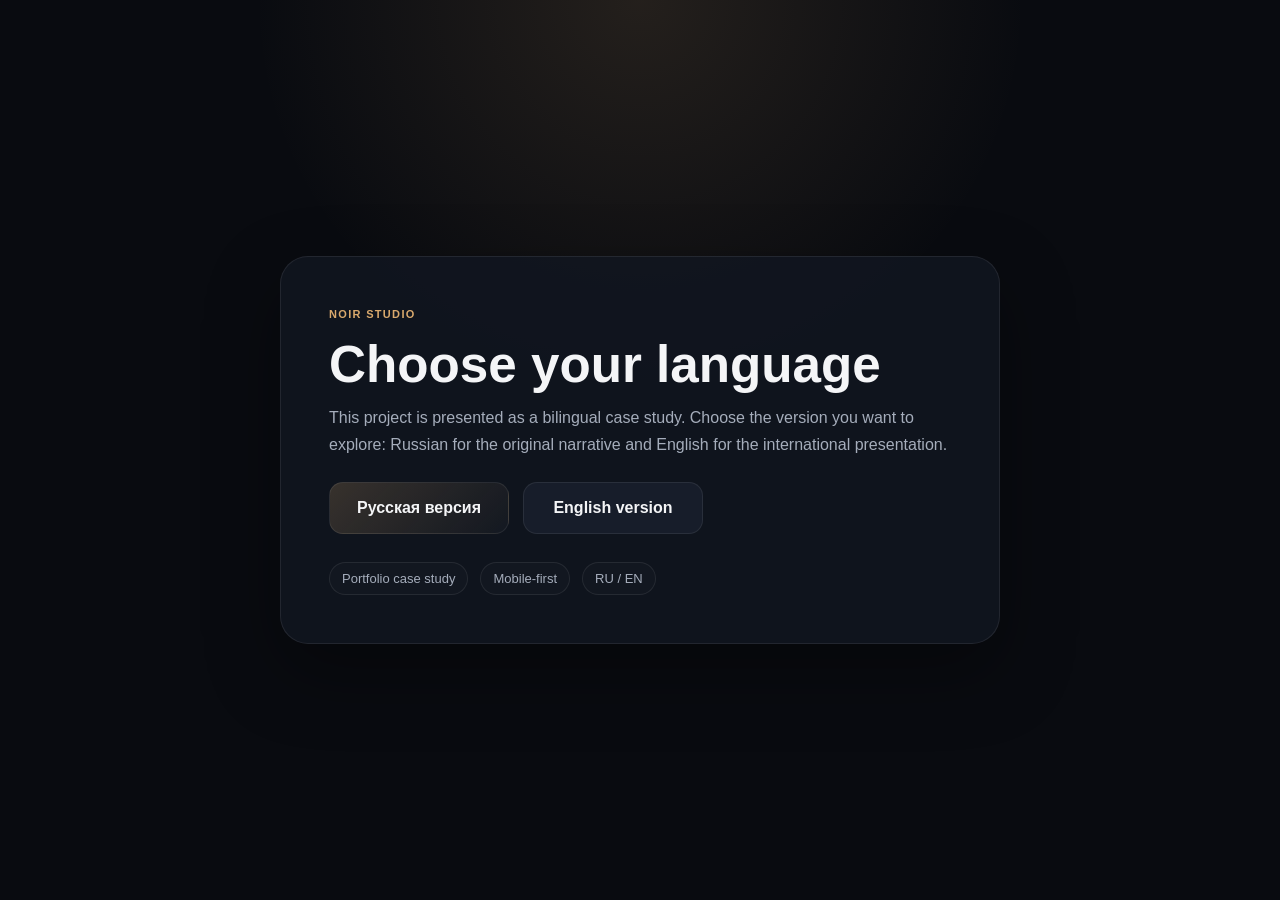
==== commit c18245bb: "Polish copy, add language chooser pages and localized docs, and prepare the project for PR review in" ====
--- a/index.html
+++ b/index.html
@@ -4,147 +4,116 @@
     <meta charset="UTF-8" />
     <meta name="viewport" content="width=device-width, initial-scale=1.0" />
     <meta name="theme-color" content="#090b10" />
-    <title>NOIR STUDIO | Creative Portfolio</title>
-    <link rel="preconnect" href="https://fonts.googleapis.com" />
-    <link rel="preconnect" href="https://fonts.gstatic.com" crossorigin />
-    <link href="https://fonts.googleapis.com/css2?family=Inter:wght@400;500;600;700;800;900&display=swap" rel="stylesheet" />
-    <link rel="stylesheet" href="assets/css/style.css?v=2.1" />
+    <meta name="description" content="NOIR STUDIO — portfolio landing in Russian and English. Choose your language." />
+    <title>NOIR STUDIO | Choose language</title>
+    <style>
+      :root {
+        --bg: #090b10;
+        --panel: #121721;
+        --panel-strong: #171d2a;
+        --text: #f4f5f7;
+        --muted: #a5adbb;
+        --border: rgba(255,255,255,0.08);
+        --accent: #d9a96d;
+      }
+      * { box-sizing: border-box; }
+      html, body { height: 100%; }
+      body {
+        margin: 0;
+        min-height: 100vh;
+        display: grid;
+        place-items: center;
+        font-family: Inter, "Segoe UI", sans-serif;
+        background: radial-gradient(circle at top, rgba(217,169,109,0.13), transparent 35%), var(--bg);
+        color: var(--text);
+      }
+      .shell {
+        width: min(720px, calc(100vw - 32px));
+        background: rgba(18, 23, 33, 0.82);
+        border: 1px solid var(--border);
+        border-radius: 28px;
+        padding: clamp(24px, 4vw, 48px);
+        box-shadow: 0 28px 72px rgba(0,0,0,0.35);
+      }
+      .eyebrow {
+        margin: 0 0 14px;
+        color: var(--accent);
+        text-transform: uppercase;
+        letter-spacing: 0.12em;
+        font-size: 11px;
+        font-weight: 700;
+      }
+      h1 {
+        margin: 0 0 12px;
+        font-size: clamp(2rem, 4vw, 3.5rem);
+        line-height: 1.05;
+      }
+      p {
+        margin: 0 0 24px;
+        color: var(--muted);
+        line-height: 1.7;
+      }
+      .actions {
+        display: flex;
+        flex-wrap: wrap;
+        gap: 14px;
+      }
+      .lang-btn {
+        display: inline-flex;
+        align-items: center;
+        justify-content: center;
+        min-width: 180px;
+        padding: 16px 22px;
+        border-radius: 14px;
+        border: 1px solid var(--border);
+        background: var(--panel-strong);
+        color: var(--text);
+        text-decoration: none;
+        transition: transform 0.2s ease, border-color 0.2s ease, background 0.2s ease;
+        font-weight: 700;
+      }
+      .lang-btn:hover {
+        transform: translateY(-1px);
+        border-color: rgba(217,169,109,0.4);
+      }
+      .lang-btn.primary {
+        background: linear-gradient(135deg, rgba(217,169,109,0.2), rgba(255,255,255,0.02));
+      }
+      .meta {
+        margin-top: 28px;
+        display: flex;
+        flex-wrap: wrap;
+        gap: 12px;
+        font-size: 13px;
+        color: var(--muted);
+      }
+      .meta span {
+        border: 1px solid var(--border);
+        border-radius: 999px;
+        padding: 8px 12px;
+        background: rgba(255,255,255,0.015);
+      }
+    </style>
   </head>
   <body>
-    <div class="page-shell">
-      <header class="site-header">
-        <nav class="nav container" aria-label="Main navigation">
-          <a href="#top" class="brand" aria-label="NOIR STUDIO home">
-            <span class="brand-mark">N</span>
-            <span data-brand>NOIR STUDIO</span>
-          </a>
+    <div class="shell">
+      <p class="eyebrow">NOIR STUDIO</p>
+      <h1>Choose your language</h1>
+      <p>
+        This project is presented as a bilingual case study. Choose the version you want to explore:
+        Russian for the original narrative and English for the international presentation.
+      </p>
 
-          <button class="menu-toggle" type="button" aria-label="Open menu" aria-expanded="false">
-            <span></span><span></span><span></span>
-          </button>
+      <div class="actions">
+        <a class="lang-btn primary" href="/ru/">Русская версия</a>
+        <a class="lang-btn" href="/en/">English version</a>
+      </div>
 
-          <div class="nav-panel" id="nav-panel">
-            <div class="nav-links">
-              <a href="#about" data-i18n="nav.about">Обо мне</a>
-              <a href="#portfolio" data-i18n="nav.portfolio">Портфолио</a>
-              <a href="#services" data-i18n="nav.services">Услуги</a>
-              <a href="#contacts" data-i18n="nav.contacts">Контакты</a>
-            </div>
-
-            <div class="nav-right">
-              <div class="lang-switch" role="group" aria-label="Language switcher">
-                <button class="lang-option active" type="button" data-lang="ru" aria-label="Русский">RU</button>
-                <button class="lang-option" type="button" data-lang="en" aria-label="English">EN</button>
-              </div>
-
-              <button class="theme-toggle" type="button" aria-label="Toggle theme">☼</button>
-              <a href="#contacts" class="btn btn-primary" data-i18n="nav.cta">Связаться</a>
-            </div>
-          </div>
-        </nav>
-      </header>
-
-      <main id="top">
-        <section class="hero container">
-          <div class="hero-copy reveal">
-            <p class="eyebrow" id="hero-eyebrow">Creative direction / visual identity</p>
-            <h1 id="hero-title">Я создаю <span>сильные</span><br />визуальные истории.</h1>
-            <p class="lead" id="hero-lead">
-              Сочетаю художественное мышление, современный дизайн и цифровой подход,
-              чтобы помогать брендам и проектам выглядеть запоминающе и уверенно.
-            </p>
-
-            <div class="hero-actions">
-              <a href="#portfolio" class="btn btn-primary" data-i18n="hero.primaryBtn">Посмотреть работы</a>
-              <a href="#about" class="btn btn-ghost" data-i18n="hero.secondaryBtn">Обо мне</a>
-            </div>
-
-            <ul class="hero-meta" aria-label="Highlights">
-              <li><strong>8+</strong><span data-i18n="hero.meta.0">лет в визуальном дизайне</span></li>
-              <li><strong>36</strong><span data-i18n="hero.meta.1">успешных проектов</span></li>
-              <li><strong>24h</strong><span data-i18n="hero.meta.2">на ответ</span></li>
-            </ul>
-          </div>
-
-          <div class="hero-visual reveal">
-            <div class="visual-card visual-main">
-              <img
-                id="hero-image"
-                src="https://images.unsplash.com/photo-1516321318423-f06f85e504b3?auto=format&fit=crop&w=900&q=80"
-                alt="Creative workspace"
-                width="900"
-                height="600"
-                loading="lazy"
-                decoding="async"
-              />
-            </div>
-            <div class="visual-card visual-badge"><span>Brand • Art • Web</span></div>
-            <div class="visual-card visual-tag"><span>Design That Feels Alive</span></div>
-          </div>
-        </section>
-
-        <section id="about" class="about container reveal">
-          <div class="section-heading">
-            <p class="eyebrow" data-i18n="about.eyebrow">Обо мне</p>
-            <h2 id="about-title">Я работаю там, где визуальная идея превращается в результат.</h2>
-          </div>
-
-          <div class="about-grid">
-            <div class="about-card">
-              <p id="about-text">
-                Я — визуальный дизайнер и арт-режиссёр, который помогает проектам
-                выглядеть не просто красиво, а убедительно. Моя работа строится на
-                чувстве формы, композиции, атмосферы и ясной коммуникации.
-              </p>
-            </div>
-
-            <div class="about-card stats-card">
-              <div><strong>Branding</strong><span data-i18n="about.stats.0">Логотипы, визуальные системы, концепции</span></div>
-              <div><strong>Web</strong><span data-i18n="about.stats.1">Сайты, лендинги, цифровые интерфейсы</span></div>
-              <div><strong>Art direction</strong><span data-i18n="about.stats.2">Креатив для кампаний, социальных сетей и визуалов</span></div>
-            </div>
-          </div>
-        </section>
-
-        <section id="portfolio" class="portfolio container reveal">
-          <div class="section-heading inline-heading">
-            <div>
-              <p class="eyebrow" data-i18n="portfolio.eyebrow">Портфолио</p>
-              <h2 data-i18n="portfolio.title">Недавние проекты</h2>
-            </div>
-            <a href="#contacts" class="text-link" data-i18n="portfolio.cta">Запросить проект →</a>
-          </div>
-          <div id="portfolio-grid" class="portfolio-grid"></div>
-        </section>
-
-        <section id="services" class="services container reveal">
-          <div class="section-heading">
-            <p class="eyebrow" data-i18n="services.eyebrow">Услуги</p>
-            <h2 data-i18n="services.title">Поддержка на каждом этапе визуального продвижения.</h2>
-          </div>
-          <div id="services-grid" class="services-grid"></div>
-        </section>
-      </main>
-
-      <footer id="contacts" class="site-footer reveal">
-        <div class="container footer-wrap">
-          <div>
-            <p class="eyebrow" data-i18n="contacts.eyebrow">Контакты</p>
-            <h3 data-i18n="contacts.title">Давайте создадим сильный визуальный образ для вашего проекта.</h3>
-          </div>
-
-          <div class="footer-actions">
-            <a id="contact-email" href="mailto:hello@noirstudio.example" class="btn btn-primary">hello@noirstudio.example</a>
-            <div class="socials">
-              <a href="#" aria-label="Instagram">Instagram</a>
-              <a href="#" aria-label="Behance">Behance</a>
-              <a href="#" aria-label="Dribbble">Dribbble</a>
-            </div>
-          </div>
-        </div>
-      </footer>
+      <div class="meta">
+        <span>Portfolio case study</span>
+        <span>Mobile-first</span>
+        <span>RU / EN</span>
+      </div>
     </div>
-
-    <script src="assets/js/main.js?v=2.1" defer></script>
   </body>
 </html>
